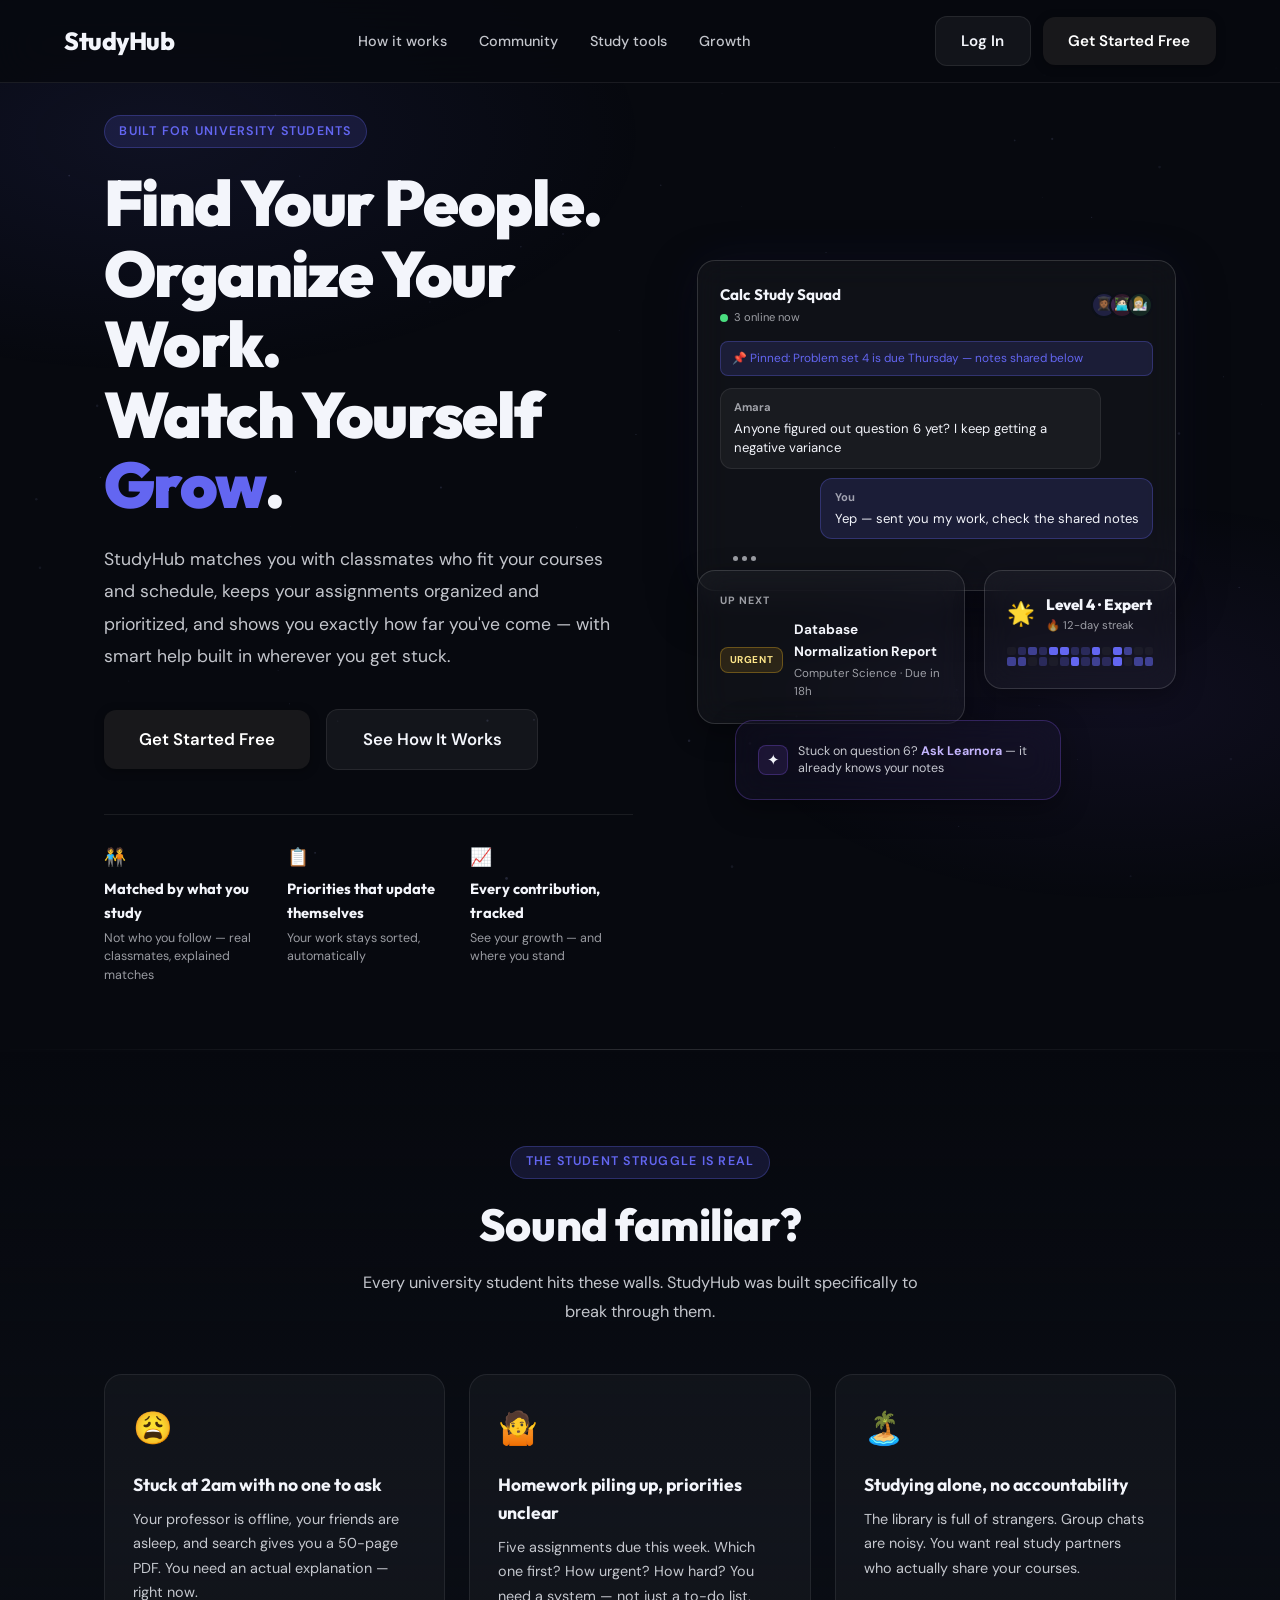
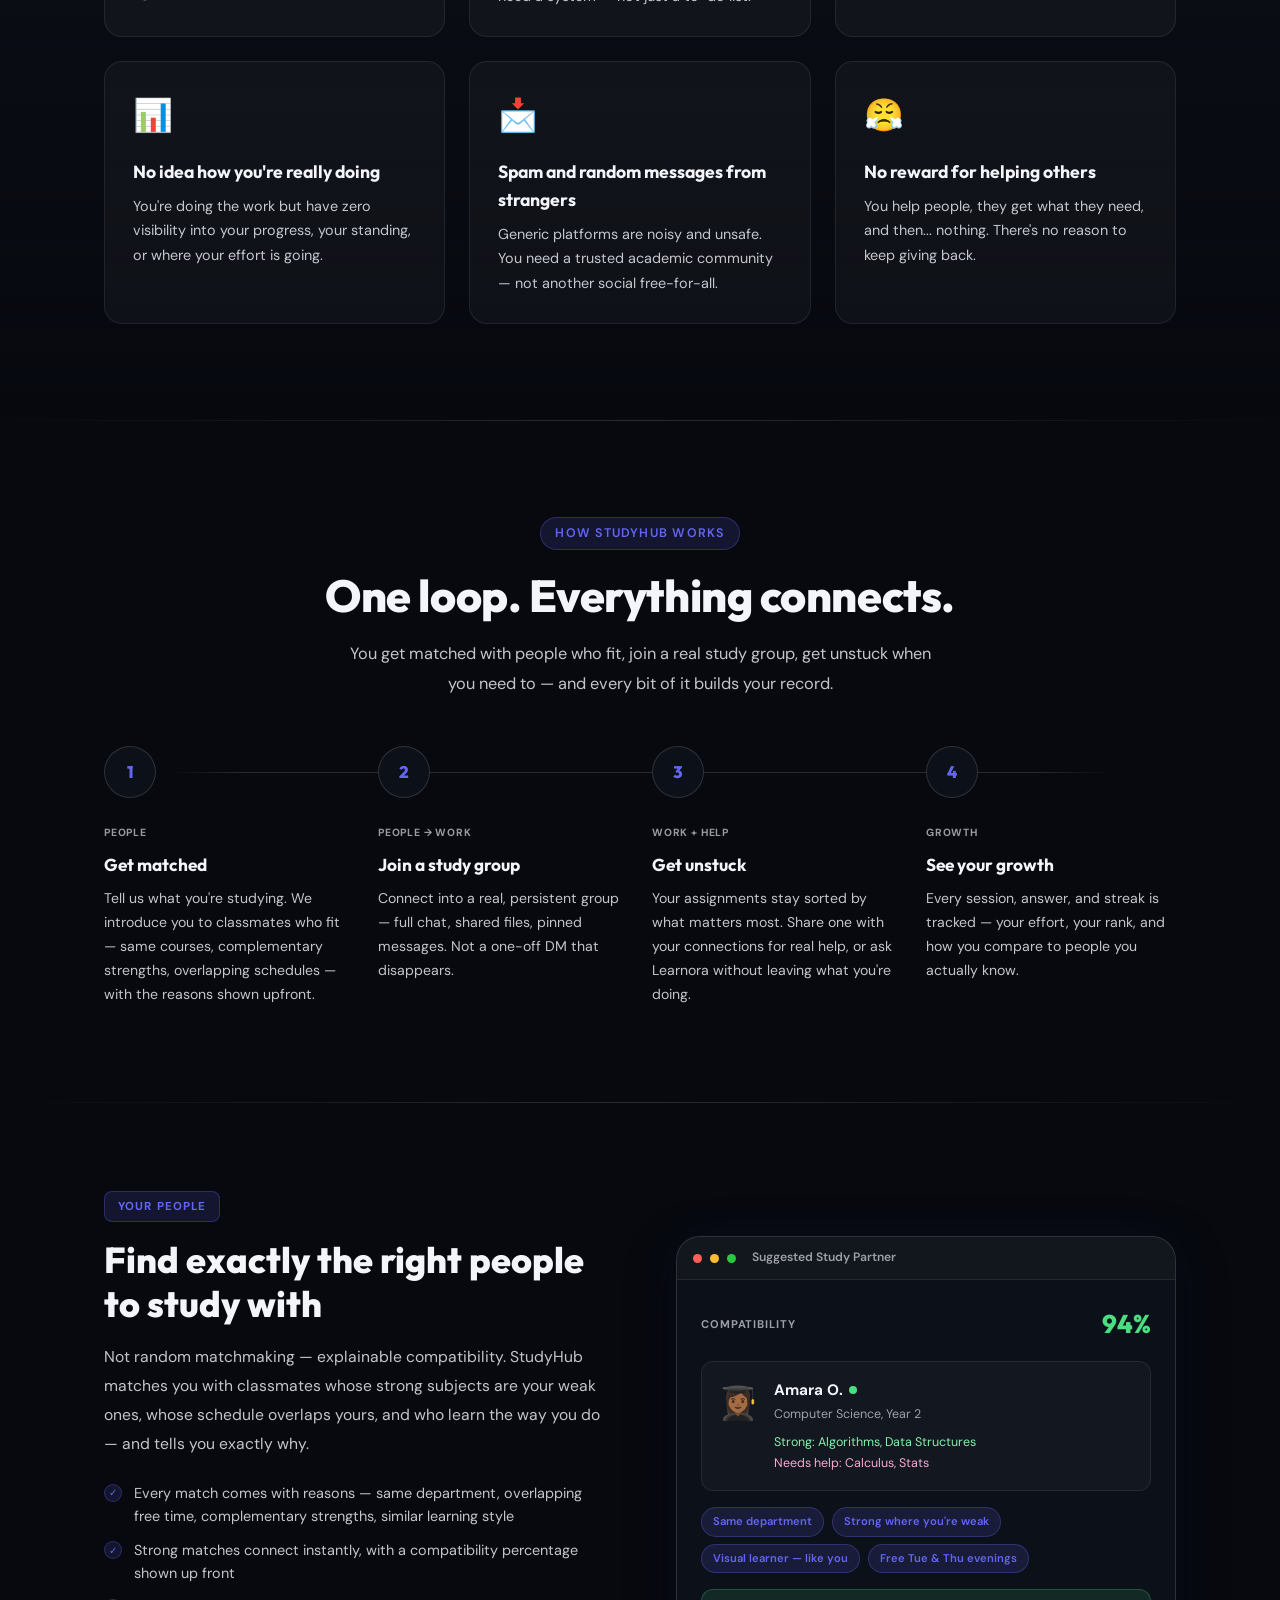
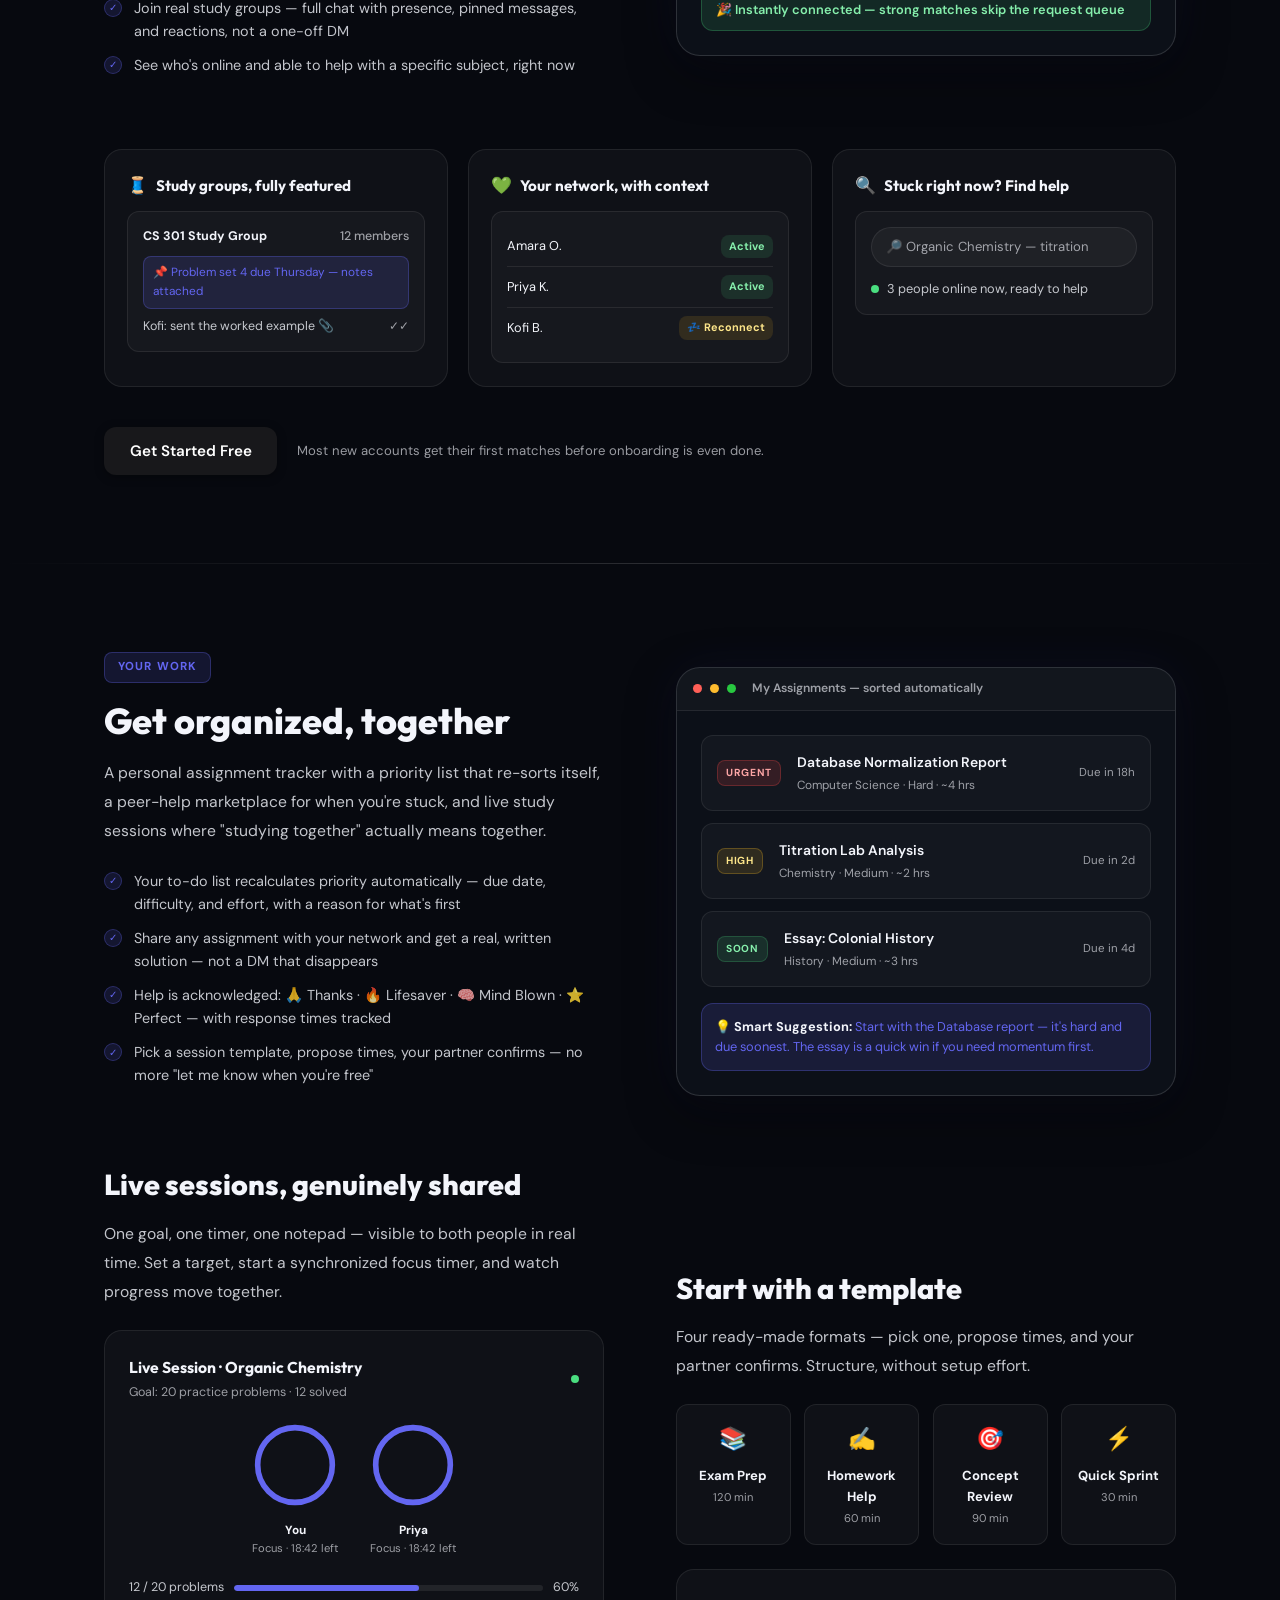
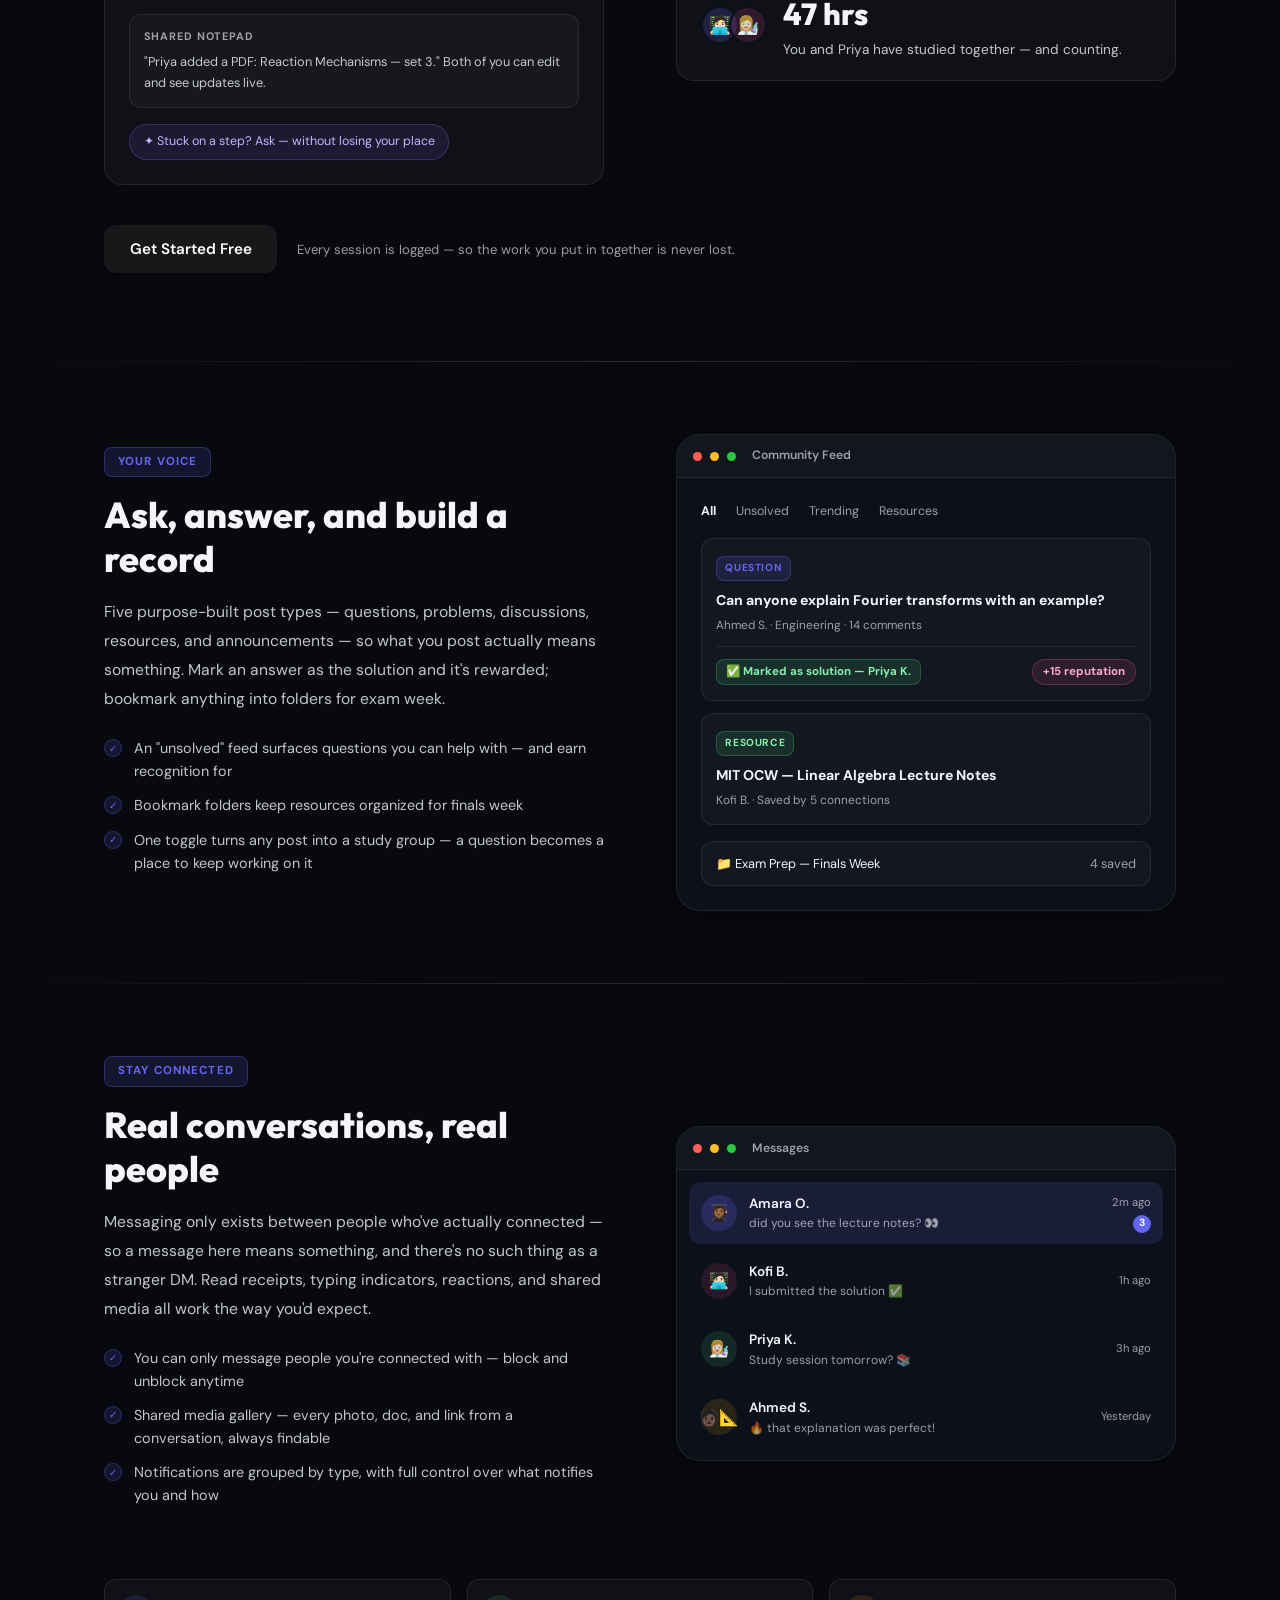
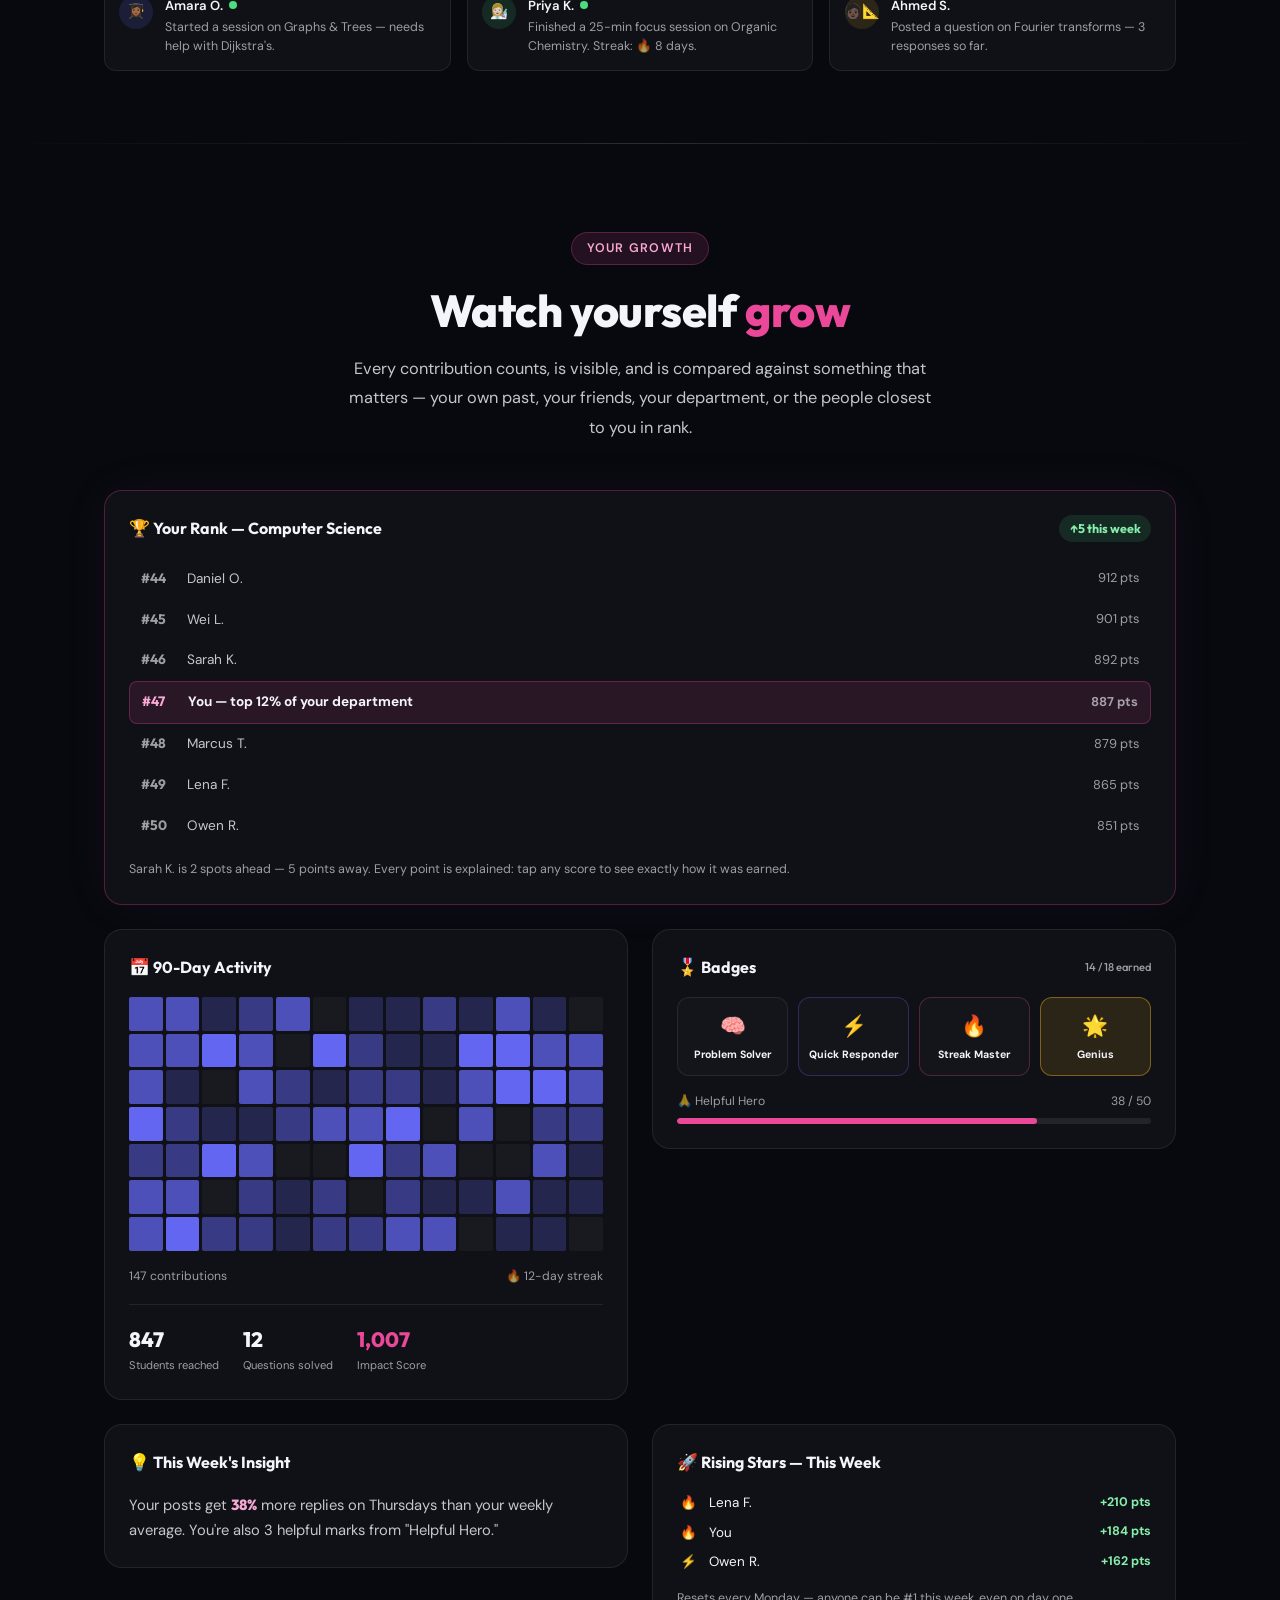
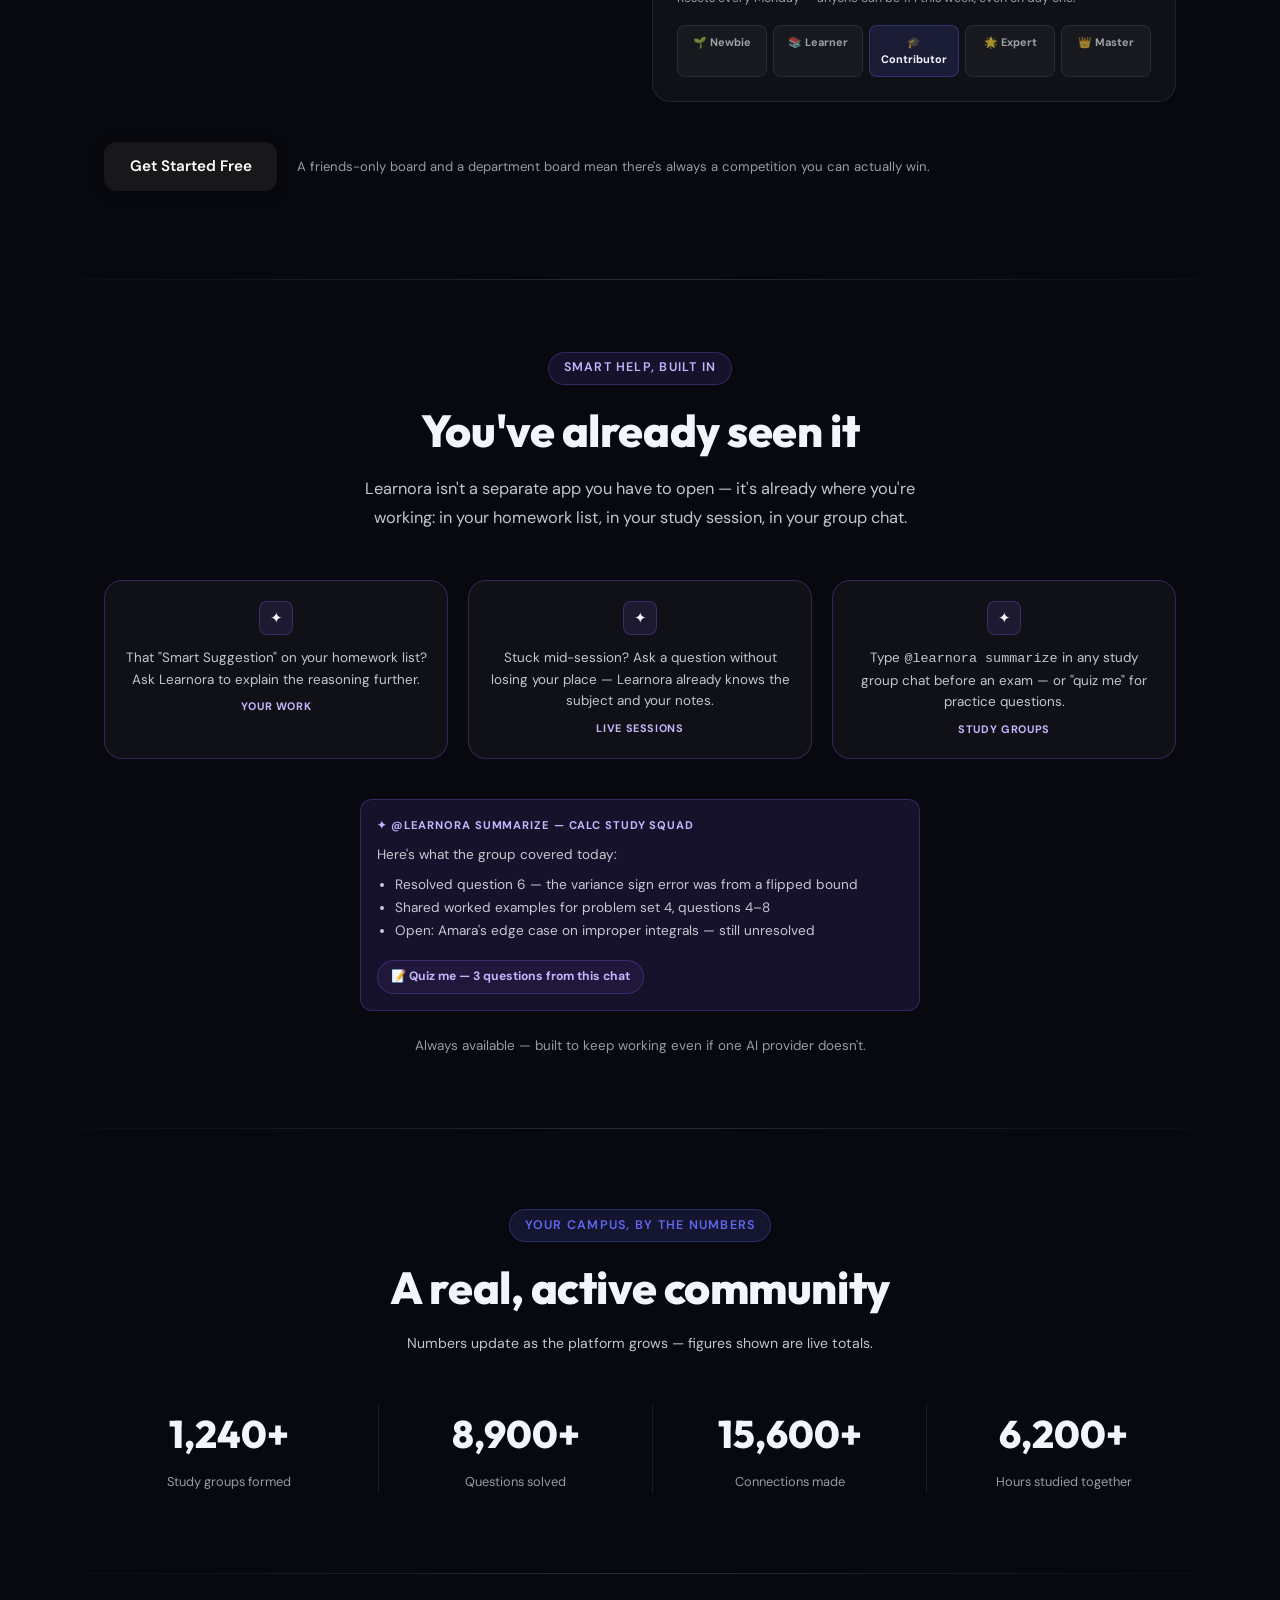
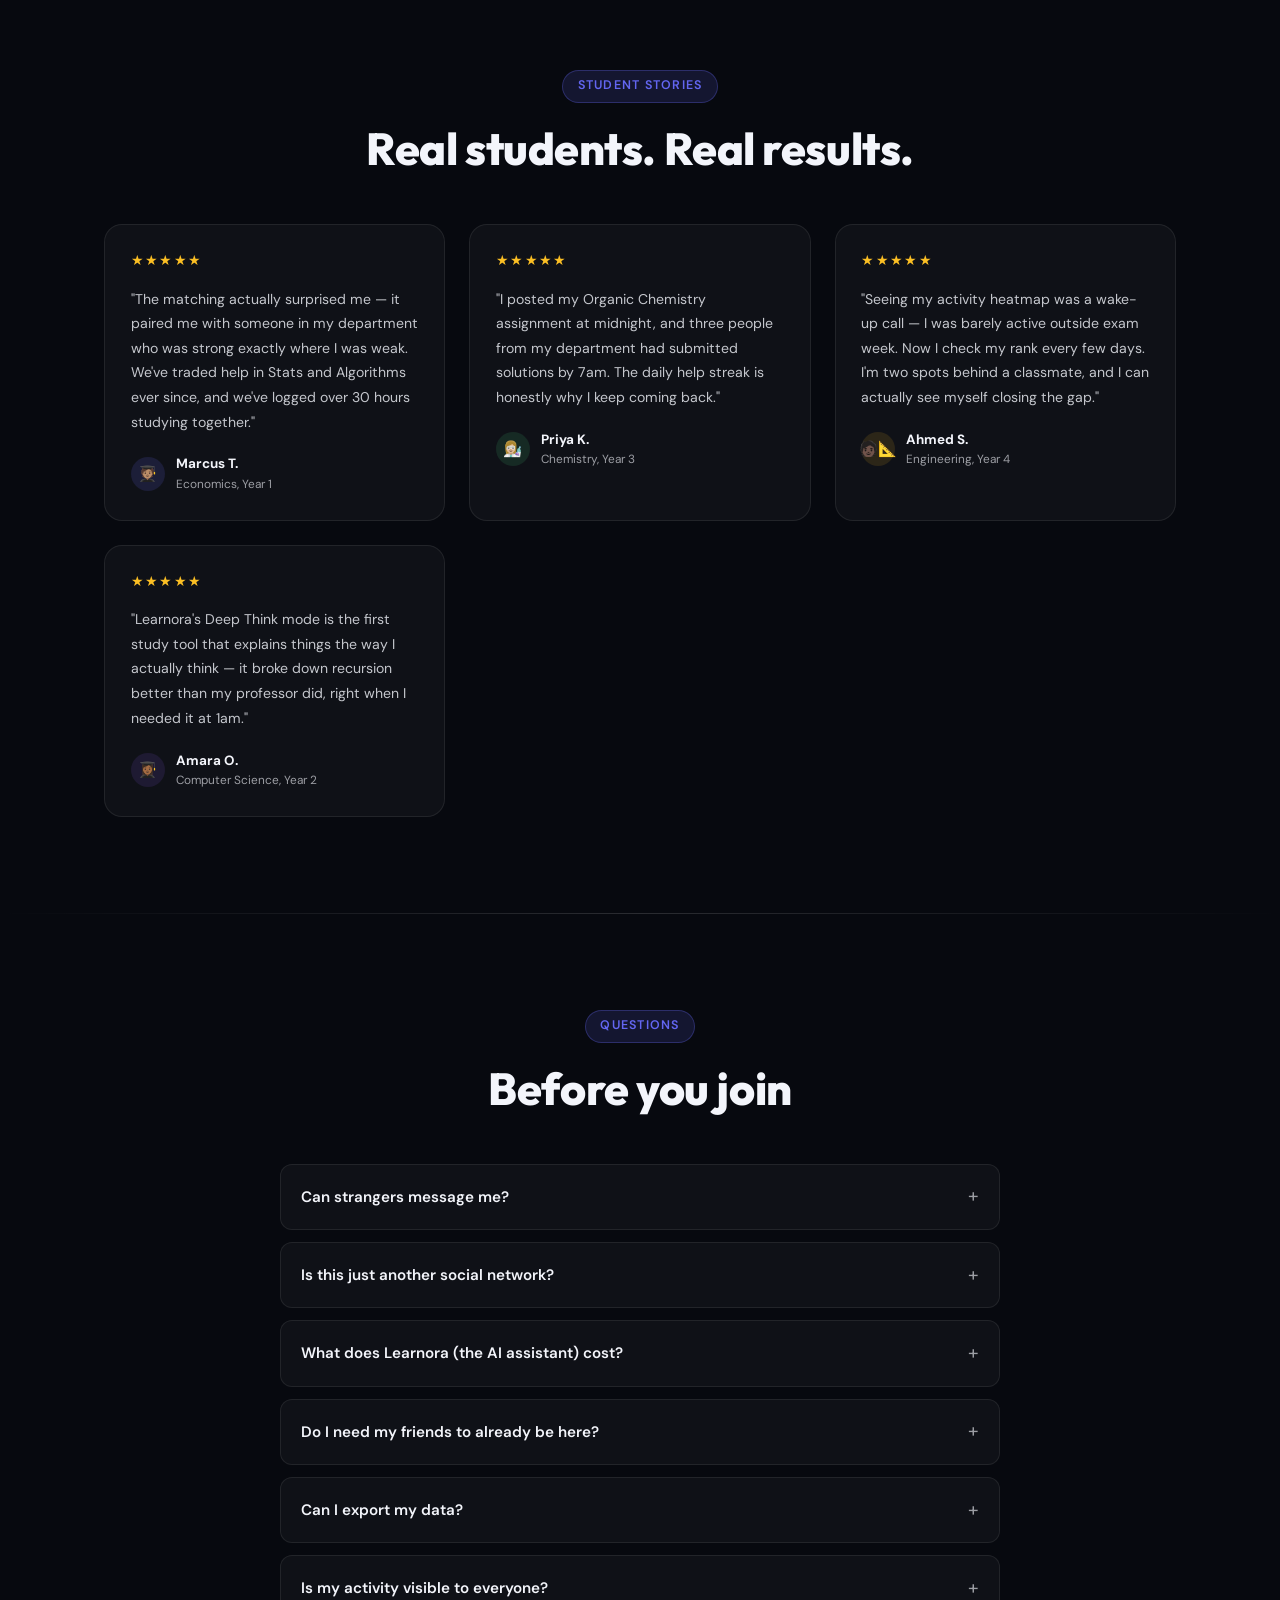
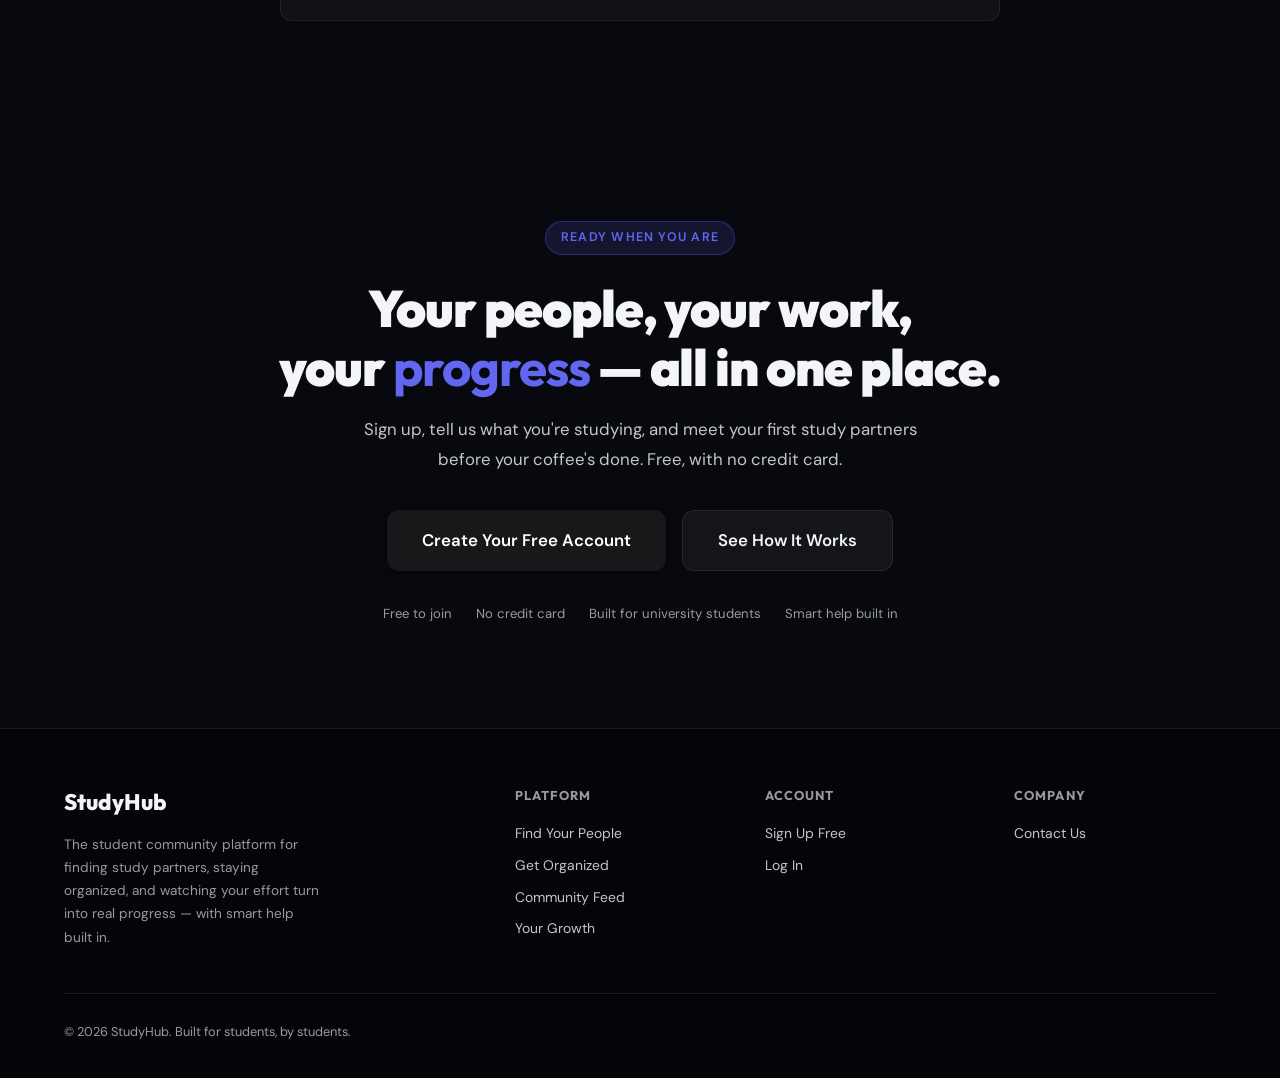
==== templates/index.html @ 9c3b4864 "refined color gradients" ====
<!DOCTYPE html>
<html lang="en">
<head>
  <meta charset="UTF-8" />
  <meta name="viewport" content="width=device-width, initial-scale=1.0" />
  <title>StudyHub — Find Your People. Organize Your Work. Watch Yourself Grow.</title>
  <meta name="description" content="StudyHub matches you with the right classmates, keeps your work organized and prioritized, and shows you exactly how far you've come — with smart help built in." />
  <link rel="preconnect" href="https://fonts.googleapis.com" />
  <link rel="preconnect" href="https://fonts.gstatic.com" crossorigin />
  <link href="https://fonts.googleapis.com/css2?family=Outfit:wght@300;400;500;600;700;800;900&family=DM+Sans:ital,opsz,wght@0,9..40,300;0,9..40,400;0,9..40,500;0,9..40,600;1,9..40,400&display=swap" rel="stylesheet" />
  <style>
    *, *::before, *::after { margin: 0; padding: 0; box-sizing: border-box; }

    /* Cool Graphite + Indigo Accent — updated 2026-06-26 */
    :root {
      /* ── surfaces ── */
      --bg: #07090f;
      --bg2: #0c1018;
      --bg3: #11141d;
      --surface: rgba(255,255,255,0.035);
      --surface-hover: rgba(255,255,255,0.065);
      --border: rgba(255,255,255,0.08);
      --border-strong: rgba(255,255,255,0.14);

      /* ── primary: cool graphite (buttons, active/CTA states only) ── */
      --primary: #18181B;
      --primary-dark: #09090B;
      --primary-hover: #27272A;
      --primary-active: #3F3F46;

      /* ── accent: indigo (badges, tags, highlights, progress, brand text) ── */
      --accent: #6366F1;
      --accent-hover: #4F46E5;
      --accent-active: #4338CA;
      --accent-subtle: rgba(99,102,241,0.15);
      --accent-border: rgba(99,102,241,0.3);

      /* ── legacy aliases so existing rules keep working ── */
      --primary-light: var(--accent);
      --primary-soft: var(--accent-subtle);
      --primary-border: var(--accent-border);

      /* ── violet: reserved for AI / Learnora touchpoints only ── */
      --violet: #8b5cf6;
      --violet-light: #c4b5fd;
      --violet-soft: rgba(139,92,246,0.12);
      --violet-border: rgba(139,92,246,0.28);

      /* ── pink: reserved for Growth & Recognition ── */
      --pink: #ec4899;
      --pink-light: #f9a8d4;
      --pink-soft: rgba(236,72,153,0.12);
      --pink-border: rgba(236,72,153,0.28);

      /* ── green: progress / online / positive ── */
      --green: #4ade80;
      --green-light: #86efac;
      --green-soft: rgba(74,222,128,0.12);

      /* ── amber: urgency / achievement ── */
      --amber: #fbbf24;
      --amber-light: #fde68a;
      --amber-soft: rgba(251,191,36,0.12);

      /* ── text ── */
      --text: #f3f5fb;
      --text-soft: rgba(243,245,251,0.80);
      --text-muted: rgba(243,245,251,0.62);

      /* ── shadows: quieter than before, glow reserved for spotlight cards ── */
      --shadow-card: 0 8px 28px rgba(0,0,0,0.35);
      --shadow-card-lg: 0 16px 50px rgba(0,0,0,0.45);
      --shadow-btn: 0 2px 10px rgba(0,0,0,0.35);
      --shadow-btn-hover: 0 6px 18px rgba(0,0,0,0.45);
      --shadow-spotlight: 0 0 50px rgba(99,102,241,0.08);

      /* ── radius scale ── */
      --r-sm: 8px;
      --r-md: 12px;
      --r-lg: 18px;
      --r-xl: 24px;
      --r-pill: 99px;
    }

    html { scroll-behavior: smooth; }

    body {
      font-family: 'DM Sans', sans-serif;
      background: var(--bg);
      color: var(--text);
      overflow-x: hidden;
      line-height: 1.6;
    }

    @media (prefers-reduced-motion: reduce) {
      *, *::before, *::after { animation-duration: 0.01ms !important; animation-iteration-count: 1 !important; transition-duration: 0.01ms !important; scroll-behavior: auto !important; }
    }

    /* ─── AMBIENT BACKDROP ─── */
    #stars { position: fixed; inset: 0; z-index: 0; pointer-events: none; opacity: 0.28; }
    .ambient {
      position: fixed; inset: 0; z-index: 0; pointer-events: none;
      background:
        radial-gradient(ellipse 55% 38% at 12% 15%, rgba(99,102,241,0.09) 0%, transparent 70%),
        radial-gradient(ellipse 45% 32% at 88% 78%, rgba(139,92,246,0.07) 0%, transparent 70%);
    }

    /* ─── SCROLLBAR ─── */
    ::-webkit-scrollbar { width: 6px; }
    ::-webkit-scrollbar-track { background: var(--bg2); }
    ::-webkit-scrollbar-thumb { background: var(--border-strong); border-radius: 99px; }

    /* ─── FOCUS ─── */
    a:focus-visible, button:focus-visible, .accordion-trigger:focus-visible {
      outline: 2px solid var(--primary-light); outline-offset: 2px; border-radius: var(--r-sm);
    }

    /* ─── UTILITY ─── */
    .container { max-width: 1200px; margin: 0 auto; padding: 0 5%; position: relative; z-index: 1; }

    .grad-text {
      color: var(--accent);
    }
    .grad-text-growth {
      color: var(--pink);
    }

    .eyebrow {
      display: inline-flex; align-items: center; gap: 0.5rem;
      font-size: 0.78rem; font-weight: 600; letter-spacing: 0.1em;
      text-transform: uppercase; color: var(--primary-light);
      background: var(--primary-soft); border: 1px solid var(--primary-border);
      padding: 0.35rem 0.9rem; border-radius: var(--r-pill); margin-bottom: 1.25rem;
    }
    .eyebrow.eyebrow-growth { color: var(--pink-light); background: var(--pink-soft); border-color: var(--pink-border); }
    .eyebrow.eyebrow-ai { color: var(--violet-light); background: var(--violet-soft); border-color: var(--violet-border); }

    .section-heading {
      font-family: 'Outfit', sans-serif;
      font-size: clamp(2rem, 4vw, 2.8rem);
      font-weight: 800; line-height: 1.18; letter-spacing: -0.01em;
      margin-bottom: 1rem; color: var(--text);
    }
    .section-sub {
      font-size: 1.02rem; color: var(--text-soft);
      max-width: 600px; line-height: 1.8;
    }

    /* ─── BUTTONS ─── */
    .btn {
      display: inline-flex; align-items: center; gap: 0.5rem;
      padding: 0.75rem 1.6rem; border-radius: var(--r-md);
      font-family: 'DM Sans', sans-serif; font-weight: 600; font-size: 0.95rem;
      cursor: pointer; text-decoration: none; border: none;
      transition: transform 0.2s ease, box-shadow 0.2s ease, background 0.2s ease, filter 0.2s ease;
      white-space: nowrap;
    }
    .btn-primary {
      background: var(--primary); color: #fff;
      box-shadow: var(--shadow-btn);
    }
    .btn-primary:hover { background: var(--primary-hover); transform: translateY(-2px); box-shadow: var(--shadow-btn-hover); }
    .btn-ghost {
      background: rgba(255,255,255,0.05); color: var(--text);
      border: 1px solid var(--border);
    }
    .btn-ghost:hover { background: rgba(255,255,255,0.09); border-color: var(--border-strong); transform: translateY(-2px); }
    .btn-text {
      background: transparent; color: var(--text-soft); border: none;
      padding: 0.75rem 0.25rem; font-weight: 600;
    }
    .btn-text:hover { color: var(--text); }
    .btn-lg { padding: 1rem 2.2rem; font-size: 1.05rem; }
    .btn-sm { padding: 0.45rem 0.95rem; font-size: 0.8rem; border-radius: var(--r-sm); }

    /* ─── NAV ─── */
    nav {
      position: sticky; top: 0; z-index: 200;
      padding: 1rem 5%;
      display: flex; align-items: center; justify-content: space-between;
      background: rgba(7,9,15,0.82); backdrop-filter: blur(20px);
      border-bottom: 1px solid var(--border);
    }
    .nav-logo {
      font-family: 'Outfit', sans-serif; font-weight: 800; font-size: 1.55rem;
      color: var(--text); text-decoration: none; letter-spacing: -0.02em;
    }
    .nav-links { display: flex; align-items: center; gap: 2rem; }
    .nav-links a.nav-link {
      color: var(--text-soft); text-decoration: none; font-size: 0.9rem; font-weight: 500;
      transition: color 0.2s;
    }
    .nav-links a.nav-link:hover { color: var(--text); }
    .nav-actions { display: flex; gap: 0.75rem; align-items: center; }
    .hamburger { display: none; flex-direction: column; gap: 5px; cursor: pointer; padding: 4px; background: none; border: none; }
    .hamburger span { width: 22px; height: 2px; background: var(--text); border-radius: 99px; transition: all 0.3s; display: block; }
    .mobile-nav {
      display: none; position: absolute; top: 100%; left: 0; right: 0;
      background: rgba(7,9,15,0.97); backdrop-filter: blur(20px);
      border-bottom: 1px solid var(--border); padding: 1.25rem 5% 1.5rem;
      flex-direction: column; gap: 1rem;
    }
    .mobile-nav.open { display: flex; }
    .mobile-nav a.nav-link { color: var(--text-soft); text-decoration: none; font-size: 0.95rem; font-weight: 500; }
    .mobile-nav .btn-ghost { width: 100%; justify-content: center; }

    @media (max-width: 860px) {
      .nav-links { display: none; }
      .hamburger { display: flex; }
      .nav-actions .btn-ghost { display: none; }
    }
  </style>
</head>
<body>

<canvas id="stars"></canvas>
<div class="ambient"></div>

<!-- ═══════════════════ NAV ═══════════════════ -->
<nav>
  <a class="nav-logo" href="#">StudyHub</a>
  <div class="nav-links">
    <a href="#how-it-works" class="nav-link">How it works</a>
    <a href="#people" class="nav-link">Community</a>
    <a href="#work" class="nav-link">Study tools</a>
    <a href="#growth" class="nav-link">Growth</a>
  </div>
  <div class="nav-actions">
    <a data-type="login" href="/login" class="btn btn-ghost">Log In</a>
    <a data-type="register" href="/google/start" class="btn btn-primary">Get Started Free</a>
  </div>
  <button class="hamburger" id="hamburger" aria-label="Open menu" aria-expanded="false">
    <span></span><span></span><span></span>
  </button>
  <div class="mobile-nav" id="mobileNav">
    <a href="#how-it-works" class="nav-link">How it works</a>
    <a href="#people" class="nav-link">Community</a>
    <a href="#work" class="nav-link">Study tools</a>
    <a href="#growth" class="nav-link">Growth</a>
    <a data-type="login" href="/login" class="nav-link">Log In</a>
    <a data-type="register" href="/google/start" class="btn btn-primary">Get Started Free</a>
  </div>
</nav>

<style>
  /* ─── SHARED: live indicator (used only for genuinely real-time signals) ─── */
  .live-dot { width: 8px; height: 8px; background: var(--green); border-radius: 50%; display: inline-block; animation: live-pulse 2s infinite; }
  @keyframes live-pulse { 0%,100% { opacity: 1; } 50% { opacity: 0.35; } }

  /* ─── HERO ─── */
  .hero {
    min-height: 90vh; display: flex; align-items: center;
    position: relative; overflow: hidden; padding: 3rem 0 4rem;
  }
  @media (min-width: 901px) {
    .hero { min-height: 80vh; align-items: center; padding-top: 2rem; }
  }
  .hero-inner { display: grid; grid-template-columns: 1.05fr 0.95fr; gap: 4rem; align-items: center; }

  h1 {
    font-family: 'Outfit', sans-serif;
    font-size: clamp(2.5rem, 5.5vw, 4rem);
    font-weight: 900; line-height: 1.1; letter-spacing: -0.025em;
    margin-bottom: 1.4rem; color: var(--text);
  }
  .hero-desc {
    font-size: 1.1rem; color: var(--text-soft); line-height: 1.85;
    margin-bottom: 2.25rem; max-width: 520px;
  }
  .hero-cta { display: flex; gap: 1rem; flex-wrap: wrap; align-items: center; margin-bottom: 2.75rem; }

  .hero-pillars {
    display: grid; grid-template-columns: repeat(3, 1fr); gap: 1.25rem;
    border-top: 1px solid var(--border); padding-top: 1.75rem; max-width: 560px;
  }
  .hero-pillar .hp-icon { font-size: 1.1rem; margin-bottom: 0.4rem; }
  .hero-pillar .hp-title { font-family: 'Outfit', sans-serif; font-size: 0.92rem; font-weight: 700; margin-bottom: 0.25rem; }
  .hero-pillar .hp-desc { font-size: 0.78rem; color: var(--text-muted); line-height: 1.5; }

  /* ─── HERO VISUAL: composite "life dashboard" ─── */
  .hero-visual { position: relative; }
  .hero-card-stack { position: relative; height: 580px; }
  .hcard {
    position: absolute; border-radius: var(--r-lg); padding: 1.35rem;
    background: rgba(255,255,255,0.035); backdrop-filter: blur(16px);
    border: 1px solid var(--border-strong);
    box-shadow: var(--shadow-card);
  }
  .hcard-group { width: 100%; top: 0; left: 0; right: 0; box-shadow: var(--shadow-card-lg), var(--shadow-spotlight); }
  .hcard-hw { width: 56%; top: 310px; left: 0; }
  .hcard-rep { width: 40%; top: 310px; right: 0; }
  .hcard-ai { width: 68%; top: 460px; left: 8%; border-color: var(--violet-border); background: rgba(139,92,246,0.05); }

  @keyframes float-soft { 0%,100% { transform: translateY(0); } 50% { transform: translateY(-4px); } }
  .hcard-hw { animation: float-soft 7s ease-in-out infinite; }
  .hcard-rep { animation: float-soft 8s ease-in-out infinite 0.4s; }

  /* Card A — study group thread */
  .grp-head { display: flex; align-items: center; justify-content: space-between; margin-bottom: 0.85rem; }
  .grp-name { font-family: 'Outfit', sans-serif; font-weight: 700; font-size: 0.95rem; }
  .grp-meta { font-size: 0.7rem; color: var(--text-muted); display: flex; align-items: center; gap: 0.4rem; margin-top: 0.15rem; }
  .grp-avatars { display: flex; }
  .grp-avatars span { width: 26px; height: 26px; border-radius: 50%; display: flex; align-items: center; justify-content: center; font-size: 0.78rem; border: 2px solid var(--bg2); margin-left: -8px; }
  .grp-avatars span:first-child { margin-left: 0; }
  .grp-pin {
    display: flex; gap: 0.5rem; align-items: center; font-size: 0.74rem; color: var(--primary-light);
    background: var(--primary-soft); border: 1px solid var(--primary-border);
    border-radius: var(--r-sm); padding: 0.45rem 0.7rem; margin-bottom: 0.75rem;
  }
  .grp-chat { display: flex; flex-direction: column; gap: 0.6rem; }
  .grp-bubble { padding: 0.6rem 0.85rem; border-radius: var(--r-md); font-size: 0.82rem; line-height: 1.5; background: rgba(255,255,255,0.045); border: 1px solid var(--border); max-width: 88%; }
  .grp-bubble.me { margin-left: auto; background: var(--primary-soft); border-color: var(--primary-border); }
  .grp-bubble .gb-name { font-size: 0.7rem; font-weight: 700; color: var(--text-muted); margin-bottom: 0.2rem; }
  .grp-typing { display: flex; gap: 4px; padding: 0.45rem 0.85rem; align-items: center; }
  .grp-typing span { width: 5px; height: 5px; background: var(--text-muted); border-radius: 50%; animation: typing-bounce 1.2s infinite; }
  .grp-typing span:nth-child(2) { animation-delay: 0.2s; }
  .grp-typing span:nth-child(3) { animation-delay: 0.4s; }
  @keyframes typing-bounce { 0%,100% { transform: translateY(0); opacity: 0.4; } 50% { transform: translateY(-3px); opacity: 1; } }

  /* Card B — homework priority */
  .pri-label { font-size: 0.66rem; font-weight: 700; color: var(--text-muted); text-transform: uppercase; letter-spacing: 0.08em; margin-bottom: 0.6rem; }
  .pri-row { display: flex; align-items: center; gap: 0.7rem; }
  .pri-badge { font-size: 0.62rem; font-weight: 700; text-transform: uppercase; letter-spacing: 0.06em; padding: 0.25rem 0.55rem; border-radius: var(--r-sm); background: var(--amber-soft); color: var(--amber-light); border: 1px solid rgba(251,191,36,0.3); flex-shrink: 0; }
  .pri-name { font-size: 0.85rem; font-weight: 700; }
  .pri-sub { font-size: 0.72rem; color: var(--text-muted); margin-top: 0.15rem; }

  /* Card C — reputation / streak / heatmap sliver */
  .rep-row { display: flex; align-items: center; gap: 0.7rem; margin-bottom: 0.75rem; }
  .rep-level { font-family: 'Outfit', sans-serif; font-size: 0.95rem; font-weight: 800; }
  .rep-sub { font-size: 0.7rem; color: var(--text-muted); }
  .mini-heat { display: grid; grid-template-columns: repeat(14, 1fr); gap: 2px; }
  .mini-heat span { aspect-ratio: 1; border-radius: 2px; background: var(--surface); }
  .mini-heat span.l1 { background: rgba(99,102,241,0.28); }
  .mini-heat span.l2 { background: rgba(99,102,241,0.55); }
  .mini-heat span.l3 { background: var(--accent); }

  /* Card D — AI bubble (violet, smallest, last) */
  .ai-row { display: flex; align-items: center; gap: 0.6rem; }
  .ai-dot { width: 30px; height: 30px; border-radius: var(--r-sm); background: var(--violet-soft); border: 1px solid var(--violet-border); display: flex; align-items: center; justify-content: center; font-size: 0.95rem; flex-shrink: 0; }
  .ai-text { font-size: 0.78rem; color: var(--text-soft); line-height: 1.4; }
  .ai-text strong { color: var(--violet-light); }

  /* Mobile simplified hero card (shown only under 900px) */
  .hero-mobile-card { display: none; margin-top: 2rem; }

  @media (max-width: 900px) {
    .hero-inner { grid-template-columns: 1fr; gap: 0; text-align: left; }
    .hero-visual { display: none; }
    .hero-mobile-card { display: block; }
  }
  @media (max-width: 600px) {
    .hero-cta { flex-direction: column; align-items: stretch; }
    .hero-cta .btn { width: 100%; justify-content: center; }
    .hero-pillars { grid-template-columns: 1fr; gap: 1rem; }
  }
</style>

<!-- ═══════════════════ HERO ═══════════════════ -->
<section class="hero">
  <div class="container">
    <div class="hero-inner">
      <div class="hero-text">
        <div class="eyebrow">Built for university students</div>
        <h1>
          Find Your People.<br>
          Organize Your Work.<br>
          Watch Yourself <span class="grad-text">Grow</span>.
        </h1>
        <p class="hero-desc">
          StudyHub matches you with classmates who fit your courses and schedule, keeps your assignments organized and prioritized, and shows you exactly how far you've come — with smart help built in wherever you get stuck.
        </p>
        <div class="hero-cta">
          <a data-type="register" href="/google/start" class="btn btn-primary btn-lg">
            Get Started Free
          </a>
          <a href="#how-it-works" class="btn btn-ghost btn-lg">
            See How It Works
          </a>
        </div>
        <div class="hero-pillars">
          <div class="hero-pillar">
            <div class="hp-icon">🧑‍🤝‍🧑</div>
            <div class="hp-title">Matched by what you study</div>
            <div class="hp-desc">Not who you follow — real classmates, explained matches</div>
          </div>
          <div class="hero-pillar">
            <div class="hp-icon">📋</div>
            <div class="hp-title">Priorities that update themselves</div>
            <div class="hp-desc">Your work stays sorted, automatically</div>
          </div>
          <div class="hero-pillar">
            <div class="hp-icon">📈</div>
            <div class="hp-title">Every contribution, tracked</div>
            <div class="hp-desc">See your growth — and where you stand</div>
          </div>
        </div>
      </div>

      <!-- Hero Visual: composite "life dashboard" -->
      <div class="hero-visual">
        <div class="hero-card-stack">
          <!-- Card A: study group thread (largest) -->
          <div class="hcard hcard-group">
            <div class="grp-head">
              <div>
                <div class="grp-name">Calc Study Squad</div>
                <div class="grp-meta"><span class="live-dot"></span> 3 online now</div>
              </div>
              <div class="grp-avatars">
                <span style="background:rgba(99,102,241,0.2);">👩🏾‍🎓</span>
                <span style="background:rgba(236,72,153,0.15);">🧑🏻‍💻</span>
                <span style="background:rgba(74,222,128,0.12);">👩🏼‍🔬</span>
              </div>
            </div>
            <div class="grp-pin">📌 Pinned: Problem set 4 is due Thursday — notes shared below</div>
            <div class="grp-chat">
              <div class="grp-bubble">
                <div class="gb-name">Amara</div>
                Anyone figured out question 6 yet? I keep getting a negative variance
              </div>
              <div class="grp-bubble me">
                <div class="gb-name">You</div>
                Yep — sent you my work, check the shared notes
              </div>
              <div class="grp-typing"><span></span><span></span><span></span></div>
            </div>
          </div>

          <!-- Card B: homework priority -->
          <div class="hcard hcard-hw">
            <div class="pri-label">Up next</div>
            <div class="pri-row">
              <span class="pri-badge">Urgent</span>
              <div>
                <div class="pri-name">Database Normalization Report</div>
                <div class="pri-sub">Computer Science · Due in 18h</div>
              </div>
            </div>
          </div>

          <!-- Card C: reputation / streak -->
          <div class="hcard hcard-rep">
            <div class="rep-row">
              <span style="font-size:1.4rem;">🌟</span>
              <div>
                <div class="rep-level">Level 4 · Expert</div>
                <div class="rep-sub">🔥 12-day streak</div>
              </div>
            </div>
            <div class="mini-heat" id="miniHeat"></div>
          </div>

          <!-- Card D: AI bubble (violet, smallest, last) -->
          <div class="hcard hcard-ai">
            <div class="ai-row">
              <div class="ai-dot">✦</div>
              <div class="ai-text">Stuck on question 6? <strong>Ask Learnora</strong> — it already knows your notes</div>
            </div>
          </div>
        </div>
      </div>

      <!-- Mobile simplified hero card -->
      <div class="hero-mobile-card">
        <div class="hcard" style="position: static; width: 100%;">
          <div class="pri-label">Up next</div>
          <div class="pri-row">
            <span class="pri-badge">Urgent</span>
            <div>
              <div class="pri-name">Database Normalization Report</div>
              <div class="pri-sub">Computer Science · Due in 18h</div>
            </div>
          </div>
          <div style="margin-top:0.85rem; padding-top:0.85rem; border-top:1px solid var(--border); display:flex; align-items:center; gap:0.6rem;">
            <span class="live-dot"></span>
            <span style="font-size:0.78rem; color:var(--text-soft);">3 classmates online in Calc Study Squad</span>
          </div>
        </div>
      </div>
    </div>
  </div>
</section>

<style>
  /* ─── SCROLL REVEAL ─── */
  .reveal { opacity: 0; transform: translateY(24px); transition: opacity 0.6s ease, transform 0.6s ease; }
  .reveal.visible { opacity: 1; transform: translateY(0); }
  .reveal-delay-1 { transition-delay: 0.08s; }
  .reveal-delay-2 { transition-delay: 0.16s; }
  .reveal-delay-3 { transition-delay: 0.24s; }

  /* ─── DIVIDER ─── */
  .divider { height: 1px; background: linear-gradient(90deg, transparent, var(--border-strong), transparent); }

  /* ─── SECTION BASE ─── */
  section { position: relative; z-index: 1; }
  .section-pad { padding: 6rem 0; }
  .section-pad-sm { padding: 5rem 0; }
  .section-center { text-align: center; max-width: 720px; margin: 0 auto 3rem; }
  .section-center .section-sub { margin: 0.9rem auto 0; }
  @media (max-width: 768px) { .section-pad { padding: 4rem 0; } .section-pad-sm { padding: 3.25rem 0; } }

  /* ─── PROBLEM SECTION ─── */
  .problem-bg { background: linear-gradient(180deg, transparent 0%, rgba(12,16,24,0.6) 50%, transparent 100%); }
  .problem-grid {
    display: grid; grid-template-columns: repeat(auto-fit, minmax(260px, 1fr));
    gap: 1.5rem; margin-top: 3rem;
  }
  .problem-card {
    background: var(--surface); border: 1px solid var(--border);
    border-radius: var(--r-lg); padding: 1.75rem;
    transition: background 0.25s, border-color 0.25s, transform 0.25s;
  }
  .problem-card:hover { background: var(--surface-hover); border-color: var(--border-strong); transform: translateY(-4px); }
  .problem-icon { font-size: 2rem; margin-bottom: 1rem; display: block; }
  .problem-card h3 { font-family: 'Outfit', sans-serif; font-size: 1.1rem; font-weight: 700; margin-bottom: 0.5rem; }
  .problem-card p { font-size: 0.9rem; color: var(--text-soft); line-height: 1.7; }

  /* ─── HOW IT WORKS ─── */
  .works-track {
    display: grid; grid-template-columns: repeat(4, 1fr); gap: 1.5rem;
    margin-top: 3rem; position: relative;
  }
  .works-line {
    position: absolute; top: 26px; left: 6%; right: 6%; height: 1px;
    background: linear-gradient(90deg, transparent, var(--border-strong) 8%, var(--border-strong) 92%, transparent);
    z-index: 0;
  }
  .works-step { position: relative; z-index: 1; }
  .works-num {
    width: 52px; height: 52px; border-radius: 50%;
    background: var(--bg2); border: 1px solid var(--border-strong);
    display: flex; align-items: center; justify-content: center;
    font-family: 'Outfit', sans-serif; font-weight: 800; font-size: 1.05rem; color: var(--primary-light);
    margin-bottom: 1.25rem;
  }
  .works-step h3 { font-family: 'Outfit', sans-serif; font-size: 1.08rem; font-weight: 700; margin-bottom: 0.5rem; }
  .works-step p { font-size: 0.88rem; color: var(--text-soft); line-height: 1.7; }
  .works-step .works-tag {
    display: inline-block; font-size: 0.65rem; font-weight: 700; letter-spacing: 0.08em; text-transform: uppercase;
    color: var(--text-muted); margin-bottom: 0.6rem;
  }

  @media (max-width: 900px) {
    .works-track { grid-template-columns: 1fr; gap: 2.25rem; }
    .works-line { left: 26px; right: auto; top: 0; bottom: 0; width: 1px; height: auto;
      background: linear-gradient(180deg, transparent, var(--border-strong) 8%, var(--border-strong) 92%, transparent); }
  }
</style>

<div class="divider"></div>

<!-- ═══════════════════ PROBLEM ═══════════════════ -->
<section class="section-pad problem-bg" id="problem">
  <div class="container">
    <div class="section-center reveal">
      <div class="eyebrow">The student struggle is real</div>
      <h2 class="section-heading">Sound familiar?</h2>
      <p class="section-sub">Every university student hits these walls. StudyHub was built specifically to break through them.</p>
    </div>
    <div class="problem-grid">
      <div class="problem-card reveal reveal-delay-1">
        <span class="problem-icon">😩</span>
        <h3>Stuck at 2am with no one to ask</h3>
        <p>Your professor is offline, your friends are asleep, and search gives you a 50-page PDF. You need an actual explanation — right now.</p>
      </div>
      <div class="problem-card reveal reveal-delay-2">
        <span class="problem-icon">🤷</span>
        <h3>Homework piling up, priorities unclear</h3>
        <p>Five assignments due this week. Which one first? How urgent? How hard? You need a system — not just a to-do list.</p>
      </div>
      <div class="problem-card reveal reveal-delay-3">
        <span class="problem-icon">🏝️</span>
        <h3>Studying alone, no accountability</h3>
        <p>The library is full of strangers. Group chats are noisy. You want real study partners who actually share your courses.</p>
      </div>
      <div class="problem-card reveal reveal-delay-1">
        <span class="problem-icon">📊</span>
        <h3>No idea how you're really doing</h3>
        <p>You're doing the work but have zero visibility into your progress, your standing, or where your effort is going.</p>
      </div>
      <div class="problem-card reveal reveal-delay-2">
        <span class="problem-icon">📩</span>
        <h3>Spam and random messages from strangers</h3>
        <p>Generic platforms are noisy and unsafe. You need a trusted academic community — not another social free-for-all.</p>
      </div>
      <div class="problem-card reveal reveal-delay-3">
        <span class="problem-icon">😤</span>
        <h3>No reward for helping others</h3>
        <p>You help people, they get what they need, and then... nothing. There's no reason to keep giving back.</p>
      </div>
    </div>
  </div>
</section>

<div class="divider"></div>

<!-- ═══════════════════ HOW STUDYHUB WORKS ═══════════════════ -->
<section class="section-pad" id="how-it-works">
  <div class="container">
    <div class="section-center reveal">
      <div class="eyebrow">How StudyHub works</div>
      <h2 class="section-heading">One loop. Everything connects.</h2>
      <p class="section-sub">You get matched with people who fit, join a real study group, get unstuck when you need to — and every bit of it builds your record.</p>
    </div>
    <div class="works-track">
      <div class="works-line"></div>
      <div class="works-step reveal reveal-delay-1">
        <div class="works-num">1</div>
        <div class="works-tag">People</div>
        <h3>Get matched</h3>
        <p>Tell us what you're studying. We introduce you to classmates who fit — same courses, complementary strengths, overlapping schedules — with the reasons shown upfront.</p>
      </div>
      <div class="works-step reveal reveal-delay-2">
        <div class="works-num">2</div>
        <div class="works-tag">People → Work</div>
        <h3>Join a study group</h3>
        <p>Connect into a real, persistent group — full chat, shared files, pinned messages. Not a one-off DM that disappears.</p>
      </div>
      <div class="works-step reveal reveal-delay-3">
        <div class="works-num">3</div>
        <div class="works-tag">Work + Help</div>
        <h3>Get unstuck</h3>
        <p>Your assignments stay sorted by what matters most. Share one with your connections for real help, or ask Learnora without leaving what you're doing.</p>
      </div>
      <div class="works-step reveal reveal-delay-1">
        <div class="works-num">4</div>
        <div class="works-tag">Growth</div>
        <h3>See your growth</h3>
        <p>Every session, answer, and streak is tracked — your effort, your rank, and how you compare to people you actually know.</p>
      </div>
    </div>
  </div>
</section>

<style>
  /* ─── FEATURE GROUP SHARED ─── */
  .feature-group { padding: 5.5rem 0; }
  .feature-group.secondary { padding: 4.5rem 0; }
  .feature-split { display: grid; grid-template-columns: 1fr 1fr; gap: 4.5rem; align-items: center; }
  .feature-split.reverse { direction: rtl; }
  .feature-split.reverse > * { direction: ltr; }
  @media (max-width: 900px) {
    .feature-split, .feature-split.reverse { grid-template-columns: 1fr; direction: ltr; gap: 2.5rem; }
  }

  .feature-tag {
    display: inline-block; font-size: 0.72rem; font-weight: 700; letter-spacing: 0.1em;
    text-transform: uppercase; padding: 0.32rem 0.8rem; border-radius: var(--r-sm); margin-bottom: 1rem;
    background: var(--primary-soft); color: var(--primary-light); border: 1px solid var(--primary-border);
  }
  .feature-tag.tag-growth { background: var(--pink-soft); color: var(--pink-light); border-color: var(--pink-border); }
  .feature-tag.tag-ai { background: var(--violet-soft); color: var(--violet-light); border-color: var(--violet-border); }

  .feature-title {
    font-family: 'Outfit', sans-serif; font-size: clamp(1.7rem, 3vw, 2.25rem);
    font-weight: 800; line-height: 1.22; margin-bottom: 1rem; color: var(--text);
  }
  .feature-desc { font-size: 0.98rem; color: var(--text-soft); line-height: 1.85; margin-bottom: 1.5rem; }
  .feature-bullets { display: flex; flex-direction: column; gap: 0.7rem; margin-bottom: 1.5rem; }
  .feature-bullet { display: flex; gap: 0.75rem; align-items: flex-start; font-size: 0.9rem; color: var(--text-soft); line-height: 1.6; }
  .feature-bullet .bicon {
    width: 18px; height: 18px; background: var(--primary-soft); border: 1px solid var(--primary-border);
    border-radius: 50%; display: flex; align-items: center; justify-content: center;
    font-size: 0.6rem; color: var(--primary-light); flex-shrink: 0; margin-top: 2px;
  }
  .feature-bullet.mobile-hide { display: flex; }
  @media (max-width: 600px) {
    .feature-bullet.mobile-hide { display: none; }
  }

  /* ─── MOCKUP CARD ─── */
  .mockup-wrap {
    position: relative; border-radius: var(--r-xl); overflow: hidden;
    background: var(--bg2); border: 1px solid var(--border);
    box-shadow: var(--shadow-card);
  }
  .mockup-wrap.spotlight { box-shadow: var(--shadow-card-lg), var(--shadow-spotlight); border-color: var(--border-strong); }
  .mockup-header {
    background: rgba(255,255,255,0.025); border-bottom: 1px solid var(--border);
    padding: 0.7rem 1rem; display: flex; align-items: center; gap: 0.5rem;
  }
  .dot-red { width: 9px; height: 9px; border-radius: 50%; background: #ff5f57; }
  .dot-yellow { width: 9px; height: 9px; border-radius: 50%; background: #febc2e; }
  .dot-green { width: 9px; height: 9px; border-radius: 50%; background: #28c840; }
  .mockup-label { font-size: 0.76rem; color: var(--text-muted); margin-left: 0.5rem; font-weight: 600; }
  .mockup-body { padding: 1.5rem; }

  /* ─── REASON CHIP ─── */
  .reason-chips { display: flex; flex-wrap: wrap; gap: 0.45rem; }
  .reason-chip {
    font-size: 0.7rem; font-weight: 600; padding: 0.3rem 0.7rem; border-radius: var(--r-pill);
    background: var(--primary-soft); border: 1px solid var(--primary-border); color: var(--primary-light);
  }

  /* ─── SUPPORTING ROW (cards under a spotlight feature-split) ─── */
  .support-row {
    display: grid; grid-template-columns: repeat(3, 1fr); gap: 1.25rem; margin-top: 3rem;
  }
  .support-card {
    background: var(--surface); border: 1px solid var(--border); border-radius: var(--r-lg);
    padding: 1.4rem; transition: border-color 0.25s, transform 0.25s;
  }
  .support-card:hover { border-color: var(--border-strong); transform: translateY(-3px); }
  .support-card h4 { font-family: 'Outfit', sans-serif; font-size: 0.95rem; font-weight: 700; margin-bottom: 0.6rem; display: flex; align-items: center; gap: 0.5rem; }
  .support-card .sc-icon { font-size: 1.05rem; }
  .support-card p { font-size: 0.84rem; color: var(--text-soft); line-height: 1.6; }
  @media (max-width: 900px) { .support-row { grid-template-columns: 1fr; } }

  .group-cta { margin-top: 2.5rem; display: flex; align-items: center; gap: 1.25rem; flex-wrap: wrap; }
  .group-cta-note { font-size: 0.82rem; color: var(--text-muted); }

  /* ─── MATCH CARD (Group A) ─── */
  .match-head { display: flex; align-items: center; justify-content: space-between; margin-bottom: 1rem; }
  .match-pct { font-family: 'Outfit', sans-serif; font-size: 1.6rem; font-weight: 800; color: var(--green); }
  .match-pct-label { font-size: 0.7rem; color: var(--text-muted); text-transform: uppercase; letter-spacing: 0.08em; font-weight: 700; }
  .match-profile { display: flex; gap: 1rem; align-items: flex-start; background: rgba(255,255,255,0.03); border: 1px solid var(--border); border-radius: var(--r-md); padding: 1rem; margin-bottom: 1rem; }
  .match-profile .mp-avatar { font-size: 2rem; flex-shrink: 0; }
  .match-profile .mp-name { font-weight: 700; font-size: 0.95rem; display: flex; align-items: center; gap: 0.4rem; }
  .match-profile .mp-meta { font-size: 0.78rem; color: var(--text-muted); margin: 0.15rem 0 0.5rem; }
  .match-profile .mp-strong { font-size: 0.78rem; color: var(--green-light); }
  .match-profile .mp-need { font-size: 0.78rem; color: var(--pink-light); margin-top: 0.1rem; }
  .match-celebrate {
    display: flex; align-items: center; gap: 0.5rem; font-size: 0.8rem; font-weight: 600; color: var(--green-light);
    background: var(--green-soft); border: 1px solid rgba(74,222,128,0.25); border-radius: var(--r-md);
    padding: 0.6rem 0.9rem; margin-top: 1rem;
  }

  /* ─── MINI MOCKUPS (group/connections/find-help) ─── */
  .mini-mock { background: rgba(255,255,255,0.03); border: 1px solid var(--border); border-radius: var(--r-md); padding: 0.9rem; }
  .mini-mock-head { display: flex; align-items: center; justify-content: space-between; font-size: 0.78rem; font-weight: 700; margin-bottom: 0.6rem; }
  .health-row { display: flex; align-items: center; justify-content: space-between; padding: 0.5rem 0; border-bottom: 1px solid var(--border); font-size: 0.8rem; }
  .health-row:last-child { border-bottom: none; }
  .health-tag { font-size: 0.68rem; font-weight: 700; padding: 0.2rem 0.5rem; border-radius: var(--r-sm); }
  .health-tag.good { background: var(--green-soft); color: var(--green-light); }
  .health-tag.fading { background: var(--amber-soft); color: var(--amber-light); }
  .find-help-input { display: flex; align-items: center; gap: 0.5rem; background: rgba(255,255,255,0.04); border: 1px solid var(--border); border-radius: var(--r-pill); padding: 0.55rem 0.9rem; font-size: 0.82rem; color: var(--text-muted); margin-bottom: 0.75rem; }
  .find-help-result { display: flex; align-items: center; gap: 0.5rem; font-size: 0.8rem; color: var(--text-soft); }
</style>

<div class="divider"></div>

<!-- ═══════════════════ GROUP A — FIND YOUR PEOPLE (spotlight) ═══════════════════ -->
<section class="feature-group" id="people">
  <div class="container">
    <div class="feature-split">
      <div class="reveal">
        <span class="feature-tag">Your People</span>
        <h2 class="feature-title">Find exactly the right people to study with</h2>
        <p class="feature-desc">Not random matchmaking — explainable compatibility. StudyHub matches you with classmates whose strong subjects are your weak ones, whose schedule overlaps yours, and who learn the way you do — and tells you exactly why.</p>
        <div class="feature-bullets">
          <div class="feature-bullet"><div class="bicon">✓</div><span>Every match comes with reasons — same department, overlapping free time, complementary strengths, similar learning style</span></div>
          <div class="feature-bullet"><div class="bicon">✓</div><span>Strong matches connect instantly, with a compatibility percentage shown up front</span></div>
          <div class="feature-bullet mobile-hide"><div class="bicon">✓</div><span>Join real study groups — full chat with presence, pinned messages, and reactions, not a one-off DM</span></div>
          <div class="feature-bullet mobile-hide"><div class="bicon">✓</div><span>See who's online and able to help with a specific subject, right now</span></div>
        </div>
      </div>
      <div class="reveal reveal-delay-1">
        <div class="mockup-wrap spotlight">
          <div class="mockup-header">
            <div class="dot-red"></div><div class="dot-yellow"></div><div class="dot-green"></div>
            <span class="mockup-label">Suggested Study Partner</span>
          </div>
          <div class="mockup-body">
            <div class="match-head">
              <div class="match-pct-label">Compatibility</div>
              <div class="match-pct">94%</div>
            </div>
            <div class="match-profile">
              <span class="mp-avatar">👩🏾‍🎓</span>
              <div>
                <div class="mp-name">Amara O. <span class="live-dot"></span></div>
                <div class="mp-meta">Computer Science, Year 2</div>
                <div class="mp-strong">Strong: Algorithms, Data Structures</div>
                <div class="mp-need">Needs help: Calculus, Stats</div>
              </div>
            </div>
            <div class="reason-chips">
              <span class="reason-chip">Same department</span>
              <span class="reason-chip">Strong where you're weak</span>
              <span class="reason-chip">Visual learner — like you</span>
              <span class="reason-chip">Free Tue &amp; Thu evenings</span>
            </div>
            <div class="match-celebrate">🎉 Instantly connected — strong matches skip the request queue</div>
          </div>
        </div>
      </div>
    </div>

    <div class="support-row">
      <div class="support-card reveal">
        <h4><span class="sc-icon">🧵</span> Study groups, fully featured</h4>
        <div class="mini-mock" style="margin-top:0.75rem;">
          <div class="mini-mock-head"><span>CS 301 Study Group</span><span style="color:var(--text-muted); font-weight:500;">12 members</span></div>
          <div style="font-size:0.74rem; color:var(--primary-light); background:var(--primary-soft); border:1px solid var(--primary-border); border-radius:var(--r-sm); padding:0.4rem 0.6rem; margin-bottom:0.5rem;">📌 Problem set 4 due Thursday — notes attached</div>
          <div style="font-size:0.78rem; color:var(--text-soft); display:flex; justify-content:space-between;"><span>Kofi: sent the worked example 📎</span><span style="color:var(--text-muted);">✓✓</span></div>
        </div>
      </div>
      <div class="support-card reveal reveal-delay-1">
        <h4><span class="sc-icon">💚</span> Your network, with context</h4>
        <div class="mini-mock" style="margin-top:0.75rem;">
          <div class="health-row"><span>Amara O.</span><span class="health-tag good">Active</span></div>
          <div class="health-row"><span>Priya K.</span><span class="health-tag good">Active</span></div>
          <div class="health-row"><span>Kofi B.</span><span class="health-tag fading">💤 Reconnect</span></div>
        </div>
      </div>
      <div class="support-card reveal reveal-delay-2">
        <h4><span class="sc-icon">🔍</span> Stuck right now? Find help</h4>
        <div class="mini-mock" style="margin-top:0.75rem;">
          <div class="find-help-input">🔎 Organic Chemistry — titration</div>
          <div class="find-help-result"><span class="live-dot"></span> 3 people online now, ready to help</div>
        </div>
      </div>
    </div>

    <div class="group-cta reveal">
      <a data-type="register" href="/google/start" class="btn btn-primary">Get Started Free</a>
      <span class="group-cta-note">Most new accounts get their first matches before onboarding is even done.</span>
    </div>
  </div>
</section>

<style>
  /* ─── HOMEWORK MOCKUP (Group B) ─── */
  .hw-list { display: flex; flex-direction: column; gap: 0.75rem; }
  .hw-item { background: rgba(255,255,255,0.03); border: 1px solid var(--border); border-radius: var(--r-md); padding: 0.95rem; display: flex; align-items: center; gap: 1rem; }
  .hw-priority { font-size: 0.64rem; font-weight: 700; padding: 0.25rem 0.5rem; border-radius: var(--r-sm); flex-shrink: 0; text-transform: uppercase; letter-spacing: 0.06em; }
  .hw-priority.urgent { background: rgba(239,68,68,0.15); color: #fca5a5; border: 1px solid rgba(239,68,68,0.28); }
  .hw-priority.high { background: var(--amber-soft); color: var(--amber-light); border: 1px solid rgba(251,191,36,0.25); }
  .hw-priority.med { background: var(--green-soft); color: var(--green-light); border: 1px solid rgba(74,222,128,0.2); }
  .hw-info { flex: 1; }
  .hw-info .hw-name { font-size: 0.87rem; font-weight: 600; }
  .hw-info .hw-sub { font-size: 0.74rem; color: var(--text-muted); margin-top: 0.15rem; }
  .hw-due { font-size: 0.72rem; color: var(--text-muted); flex-shrink: 0; }
  @media (max-width: 480px) {
    .hw-item { flex-wrap: wrap; align-items: flex-start; }
    .hw-item .hw-priority { order: 1; }
    .hw-item .hw-due { order: 2; margin-left: auto; }
    .hw-item .hw-info { order: 3; flex-basis: 100%; }
  }
  .smart-tip {
    margin-top: 1rem; background: var(--primary-soft); border: 1px solid var(--primary-border);
    border-radius: var(--r-md); padding: 0.8rem; font-size: 0.8rem; color: var(--primary-light); line-height: 1.6;
  }
  .smart-tip strong { color: var(--text); }

  /* ─── LIVE SESSION MOCKUP ─── */
  .session-card {
    background: var(--surface); border: 1px solid var(--border); border-radius: var(--r-lg);
    padding: 1.5rem;
  }
  .session-head { display: flex; align-items: center; justify-content: space-between; margin-bottom: 1.25rem; }
  .session-title { font-family: 'Outfit', sans-serif; font-weight: 700; font-size: 0.98rem; }
  .session-goal { font-size: 0.78rem; color: var(--text-muted); margin-top: 0.2rem; }
  .pomodoro-row { display: flex; gap: 2rem; justify-content: center; margin-bottom: 1.25rem; }
  .pomodoro { text-align: center; }
  .pomodoro svg { width: 84px; height: 84px; transform: rotate(-90deg); }
  .pomodoro circle.track { fill: none; stroke: var(--border); stroke-width: 6; }
  .pomodoro circle.prog {
    fill: none; stroke: var(--accent); stroke-width: 6; stroke-linecap: round;
    stroke-dasharray: 251.2; stroke-dashoffset: 0;
    animation: pomodoro-tick 18s linear infinite;
  }
  @keyframes pomodoro-tick { from { stroke-dashoffset: 0; } to { stroke-dashoffset: 251.2; } }
  .pomodoro .pname { font-size: 0.74rem; font-weight: 700; margin-top: 0.4rem; }
  .pomodoro .ptime { font-size: 0.7rem; color: var(--text-muted); }
  .session-notes {
    background: rgba(255,255,255,0.03); border: 1px solid var(--border); border-radius: var(--r-md);
    padding: 0.85rem; font-size: 0.8rem; color: var(--text-soft); line-height: 1.6; margin-bottom: 1rem;
  }
  .session-notes .sn-label { font-size: 0.68rem; font-weight: 700; color: var(--text-muted); text-transform: uppercase; letter-spacing: 0.08em; margin-bottom: 0.4rem; }
  .session-progress { display: flex; align-items: center; gap: 0.6rem; font-size: 0.78rem; color: var(--text-soft); margin-bottom: 1rem; }
  .session-progress .sp-bar { flex: 1; height: 6px; background: var(--border); border-radius: 99px; overflow: hidden; }
  .session-progress .sp-fill { height: 100%; width: 60%; background: var(--accent); border-radius: 99px; }
  .session-ai {
    display: flex; align-items: center; gap: 0.5rem; font-size: 0.78rem; color: var(--violet-light);
    background: var(--violet-soft); border: 1px solid var(--violet-border); border-radius: var(--r-pill);
    padding: 0.45rem 0.85rem; width: fit-content;
  }

  /* ─── TEMPLATE PICKER ─── */
  .template-grid { display: grid; grid-template-columns: repeat(4, 1fr); gap: 0.85rem; }
  .template-card {
    background: var(--surface); border: 1px solid var(--border); border-radius: var(--r-md);
    padding: 1rem 0.85rem; text-align: center; transition: border-color 0.2s, transform 0.2s;
  }
  .template-card:hover { border-color: var(--border-strong); transform: translateY(-3px); }
  .template-card .tc-icon { font-size: 1.4rem; margin-bottom: 0.5rem; }
  .template-card .tc-name { font-size: 0.82rem; font-weight: 700; }
  .template-card .tc-time { font-size: 0.7rem; color: var(--text-muted); margin-top: 0.2rem; }
  @media (max-width: 700px) { .template-grid { grid-template-columns: repeat(2, 1fr); } }

  /* ─── HOURS-TOGETHER STAT ─── */
  .hours-stat {
    display: flex; align-items: center; gap: 1rem; background: var(--surface);
    border: 1px solid var(--border); border-radius: var(--r-lg); padding: 1.25rem 1.5rem;
  }
  .hours-stat .hs-avatars { display: flex; flex-shrink: 0; }
  .hours-stat .hs-avatars span { width: 38px; height: 38px; border-radius: 50%; display: flex; align-items: center; justify-content: center; font-size: 1.1rem; border: 2px solid var(--bg2); margin-left: -10px; }
  .hours-stat .hs-avatars span:first-child { margin-left: 0; }
  .hours-stat .hs-num { font-family: 'Outfit', sans-serif; font-size: 1.9rem; font-weight: 800; color: var(--text); }
  .hours-stat .hs-text { font-size: 0.85rem; color: var(--text-soft); }
</style>

<div class="divider"></div>

<!-- ═══════════════════ GROUP B — GET ORGANIZED, TOGETHER (spotlight) ═══════════════════ -->
<section class="feature-group" id="work">
  <div class="container">
    <div class="feature-split reverse">
      <div class="reveal reveal-delay-1">
        <div class="mockup-wrap spotlight">
          <div class="mockup-header">
            <div class="dot-red"></div><div class="dot-yellow"></div><div class="dot-green"></div>
            <span class="mockup-label">My Assignments — sorted automatically</span>
          </div>
          <div class="mockup-body">
            <div class="hw-list">
              <div class="hw-item">
                <div class="hw-priority urgent">Urgent</div>
                <div class="hw-info">
                  <div class="hw-name">Database Normalization Report</div>
                  <div class="hw-sub">Computer Science · Hard · ~4 hrs</div>
                </div>
                <div class="hw-due">Due in 18h</div>
              </div>
              <div class="hw-item">
                <div class="hw-priority high">High</div>
                <div class="hw-info">
                  <div class="hw-name">Titration Lab Analysis</div>
                  <div class="hw-sub">Chemistry · Medium · ~2 hrs</div>
                </div>
                <div class="hw-due">Due in 2d</div>
              </div>
              <div class="hw-item">
                <div class="hw-priority med">Soon</div>
                <div class="hw-info">
                  <div class="hw-name">Essay: Colonial History</div>
                  <div class="hw-sub">History · Medium · ~3 hrs</div>
                </div>
                <div class="hw-due">Due in 4d</div>
              </div>
            </div>
            <div class="smart-tip">💡 <strong>Smart Suggestion:</strong> Start with the Database report — it's hard and due soonest. The essay is a quick win if you need momentum first.</div>
          </div>
        </div>
      </div>
      <div class="reveal">
        <span class="feature-tag">Your Work</span>
        <h2 class="feature-title">Get organized, together</h2>
        <p class="feature-desc">A personal assignment tracker with a priority list that re-sorts itself, a peer-help marketplace for when you're stuck, and live study sessions where "studying together" actually means together.</p>
        <div class="feature-bullets">
          <div class="feature-bullet"><div class="bicon">✓</div><span>Your to-do list recalculates priority automatically — due date, difficulty, and effort, with a reason for what's first</span></div>
          <div class="feature-bullet"><div class="bicon">✓</div><span>Share any assignment with your network and get a real, written solution — not a DM that disappears</span></div>
          <div class="feature-bullet mobile-hide"><div class="bicon">✓</div><span>Help is acknowledged: 🙏 Thanks · 🔥 Lifesaver · 🧠 Mind Blown · ⭐ Perfect — with response times tracked</span></div>
          <div class="feature-bullet mobile-hide"><div class="bicon">✓</div><span>Pick a session template, propose times, your partner confirms — no more "let me know when you're free"</span></div>
        </div>
      </div>
    </div>

    <div class="reveal" style="margin-top:3.5rem;">
      <div class="feature-split">
        <div>
          <h3 class="feature-title" style="font-size: clamp(1.4rem, 2.4vw, 1.8rem);">Live sessions, genuinely shared</h3>
          <p class="feature-desc">One goal, one timer, one notepad — visible to both people in real time. Set a target, start a synchronized focus timer, and watch progress move together.</p>
          <div class="session-card">
            <div class="session-head">
              <div>
                <div class="session-title">Live Session · Organic Chemistry</div>
                <div class="session-goal">Goal: 20 practice problems · 12 solved</div>
              </div>
              <span class="live-dot"></span>
            </div>
            <div class="pomodoro-row">
              <div class="pomodoro">
                <svg viewBox="0 0 90 90"><circle class="track" cx="45" cy="45" r="40"/><circle class="prog" cx="45" cy="45" r="40"/></svg>
                <div class="pname">You</div>
                <div class="ptime">Focus · 18:42 left</div>
              </div>
              <div class="pomodoro">
                <svg viewBox="0 0 90 90"><circle class="track" cx="45" cy="45" r="40"/><circle class="prog" cx="45" cy="45" r="40"/></svg>
                <div class="pname">Priya</div>
                <div class="ptime">Focus · 18:42 left</div>
              </div>
            </div>
            <div class="session-progress">
              <span>12 / 20 problems</span>
              <div class="sp-bar"><div class="sp-fill"></div></div>
              <span>60%</span>
            </div>
            <div class="session-notes">
              <div class="sn-label">Shared notepad</div>
              "Priya added a PDF: Reaction Mechanisms — set 3." Both of you can edit and see updates live.
            </div>
            <div class="session-ai">✦ Stuck on a step? Ask — without losing your place</div>
          </div>
        </div>
        <div>
          <h3 class="feature-title" style="font-size: clamp(1.4rem, 2.4vw, 1.8rem);">Start with a template</h3>
          <p class="feature-desc">Four ready-made formats — pick one, propose times, and your partner confirms. Structure, without setup effort.</p>
          <div class="template-grid">
            <div class="template-card">
              <div class="tc-icon">📚</div>
              <div class="tc-name">Exam Prep</div>
              <div class="tc-time">120 min</div>
            </div>
            <div class="template-card">
              <div class="tc-icon">✍️</div>
              <div class="tc-name">Homework Help</div>
              <div class="tc-time">60 min</div>
            </div>
            <div class="template-card">
              <div class="tc-icon">🎯</div>
              <div class="tc-name">Concept Review</div>
              <div class="tc-time">90 min</div>
            </div>
            <div class="template-card">
              <div class="tc-icon">⚡</div>
              <div class="tc-name">Quick Sprint</div>
              <div class="tc-time">30 min</div>
            </div>
          </div>
          <div class="hours-stat" style="margin-top:1.5rem;">
            <div class="hs-avatars">
              <span style="background:rgba(99,102,241,0.2);">🧑🏻‍💻</span>
              <span style="background:rgba(236,72,153,0.15);">👩🏼‍🔬</span>
            </div>
            <div>
              <div class="hs-num">47 hrs</div>
              <div class="hs-text">You and Priya have studied together — and counting.</div>
            </div>
          </div>
        </div>
      </div>
    </div>

    <div class="group-cta reveal">
      <a data-type="register" href="/google/start" class="btn btn-primary">Get Started Free</a>
      <span class="group-cta-note">Every session is logged — so the work you put in together is never lost.</span>
    </div>
  </div>
</section>

<style>
  /* ─── COMMUNITY FEED MOCKUP (Group C) ─── */
  .feed-tabs { display: flex; gap: 1.25rem; font-size: 0.78rem; color: var(--text-muted); margin-bottom: 1rem; }
  .feed-tabs span.active { color: var(--text); font-weight: 700; }
  .feed-card { background: rgba(255,255,255,0.03); border: 1px solid var(--border); border-radius: var(--r-md); padding: 0.9rem; margin-bottom: 0.75rem; }
  .post-badge { font-size: 0.64rem; font-weight: 700; text-transform: uppercase; letter-spacing: 0.06em; padding: 0.2rem 0.5rem; border-radius: var(--r-sm); display: inline-block; margin-bottom: 0.5rem; }
  .post-badge.q { background: var(--primary-soft); color: var(--primary-light); border: 1px solid var(--primary-border); }
  .post-badge.r { background: var(--green-soft); color: var(--green-light); border: 1px solid rgba(74,222,128,0.25); }
  .post-badge.p { background: var(--amber-soft); color: var(--amber-light); border: 1px solid rgba(251,191,36,0.25); }
  .feed-title { font-size: 0.88rem; font-weight: 700; margin-bottom: 0.3rem; }
  .feed-meta { font-size: 0.74rem; color: var(--text-muted); }
  .solved-comment {
    margin-top: 0.7rem; padding-top: 0.7rem; border-top: 1px solid var(--border);
    display: flex; align-items: center; justify-content: space-between; flex-wrap: wrap; gap: 0.5rem;
  }
  .solved-tag {
    font-size: 0.72rem; font-weight: 700; color: var(--green-light); background: var(--green-soft);
    border: 1px solid rgba(74,222,128,0.25); border-radius: var(--r-sm); padding: 0.2rem 0.55rem;
  }
  .rep-toast { font-size: 0.72rem; font-weight: 700; color: var(--pink-light); background: var(--pink-soft); border: 1px solid var(--pink-border); border-radius: var(--r-pill); padding: 0.2rem 0.6rem; }
  .bookmark-folder {
    display: flex; align-items: center; justify-content: space-between; font-size: 0.8rem;
    background: rgba(255,255,255,0.03); border: 1px solid var(--border); border-radius: var(--r-md); padding: 0.7rem 0.9rem;
  }
</style>

<div class="divider"></div>

<!-- ═══════════════════ GROUP C — ASK, ANSWER, BUILD (secondary) ═══════════════════ -->
<section class="feature-group secondary" id="voice">
  <div class="container">
    <div class="feature-split">
      <div class="reveal">
        <span class="feature-tag">Your Voice</span>
        <h2 class="feature-title">Ask, answer, and build a record</h2>
        <p class="feature-desc">Five purpose-built post types — questions, problems, discussions, resources, and announcements — so what you post actually means something. Mark an answer as the solution and it's rewarded; bookmark anything into folders for exam week.</p>
        <div class="feature-bullets">
          <div class="feature-bullet"><div class="bicon">✓</div><span>An "unsolved" feed surfaces questions you can help with — and earn recognition for</span></div>
          <div class="feature-bullet"><div class="bicon">✓</div><span>Bookmark folders keep resources organized for finals week</span></div>
          <div class="feature-bullet mobile-hide"><div class="bicon">✓</div><span>One toggle turns any post into a study group — a question becomes a place to keep working on it</span></div>
        </div>
      </div>
      <div class="reveal reveal-delay-1">
        <div class="mockup-wrap">
          <div class="mockup-header">
            <div class="dot-red"></div><div class="dot-yellow"></div><div class="dot-green"></div>
            <span class="mockup-label">Community Feed</span>
          </div>
          <div class="mockup-body">
            <div class="feed-tabs">
              <span class="active">All</span><span>Unsolved</span><span>Trending</span><span>Resources</span>
            </div>
            <div class="feed-card">
              <span class="post-badge q">Question</span>
              <div class="feed-title">Can anyone explain Fourier transforms with an example?</div>
              <div class="feed-meta">Ahmed S. · Engineering · 14 comments</div>
              <div class="solved-comment">
                <span class="solved-tag">✅ Marked as solution — Priya K.</span>
                <span class="rep-toast">+15 reputation</span>
              </div>
            </div>
            <div class="feed-card" style="margin-bottom:1rem;">
              <span class="post-badge r">Resource</span>
              <div class="feed-title">MIT OCW — Linear Algebra Lecture Notes</div>
              <div class="feed-meta">Kofi B. · Saved by 5 connections</div>
            </div>
            <div class="bookmark-folder">
              <span>📁 Exam Prep — Finals Week</span>
              <span style="color:var(--text-muted);">4 saved</span>
            </div>
          </div>
        </div>
      </div>
    </div>
  </div>
</section>

<style>
  /* ─── MESSAGING MOCKUP (Group D) ─── */
  .msg-list { display: flex; flex-direction: column; gap: 0.4rem; }
  .msg-row { display: flex; gap: 0.75rem; align-items: center; padding: 0.65rem 0.75rem; border-radius: var(--r-md); }
  .msg-row.active { background: var(--primary-soft); }
  .msg-ava { width: 36px; height: 36px; border-radius: 50%; display: flex; align-items: center; justify-content: center; font-size: 1rem; flex-shrink: 0; }
  .msg-info .mname { font-size: 0.85rem; font-weight: 600; }
  .msg-info .mpreview { font-size: 0.75rem; color: var(--text-muted); }
  .msg-meta { margin-left: auto; text-align: right; }
  .msg-meta .mtime { font-size: 0.7rem; color: var(--text-muted); }
  .msg-meta .mbadge { background: var(--accent); color: #fff; font-size: 0.65rem; font-weight: 700; width: 18px; height: 18px; border-radius: 50%; display: flex; align-items: center; justify-content: center; margin-left: auto; margin-top: 3px; }

  /* ─── CONDENSED LIVE ACTIVITY ─── */
  .activity-strip { display: grid; grid-template-columns: repeat(3, 1fr); gap: 1rem; margin-top: 3rem; }
  .activity-entry {
    display: flex; gap: 0.75rem; align-items: flex-start;
    background: var(--surface); border: 1px solid var(--border); border-radius: var(--r-md); padding: 0.9rem;
  }
  .activity-avatar { width: 34px; height: 34px; border-radius: 50%; flex-shrink: 0; display: flex; align-items: center; justify-content: center; font-size: 0.9rem; }
  .activity-entry .aname { font-size: 0.82rem; font-weight: 600; display: flex; align-items: center; gap: 0.35rem; }
  .activity-entry .adesc { font-size: 0.78rem; color: var(--text-muted); margin-top: 0.15rem; line-height: 1.5; }
  @media (max-width: 900px) { .activity-strip { grid-template-columns: 1fr; } }
</style>

<div class="divider"></div>

<!-- ═══════════════════ GROUP D — REAL CONVERSATIONS, REAL PEOPLE (secondary) ═══════════════════ -->
<section class="feature-group secondary">
  <div class="container">
    <div class="feature-split reverse">
      <div class="reveal reveal-delay-1">
        <div class="mockup-wrap">
          <div class="mockup-header">
            <div class="dot-red"></div><div class="dot-yellow"></div><div class="dot-green"></div>
            <span class="mockup-label">Messages</span>
          </div>
          <div class="mockup-body" style="padding:0.75rem;">
            <div class="msg-list">
              <div class="msg-row active">
                <div class="msg-ava" style="background:rgba(99,102,241,0.2);">👩🏾‍🎓</div>
                <div class="msg-info">
                  <div class="mname">Amara O.</div>
                  <div class="mpreview">did you see the lecture notes? 👀</div>
                </div>
                <div class="msg-meta">
                  <div class="mtime">2m ago</div>
                  <div class="mbadge">3</div>
                </div>
              </div>
              <div class="msg-row">
                <div class="msg-ava" style="background:rgba(236,72,153,0.12);">🧑🏻‍💻</div>
                <div class="msg-info">
                  <div class="mname">Kofi B.</div>
                  <div class="mpreview">I submitted the solution ✅</div>
                </div>
                <div class="msg-meta"><div class="mtime">1h ago</div></div>
              </div>
              <div class="msg-row">
                <div class="msg-ava" style="background:rgba(74,222,128,0.12);">👩🏼‍🔬</div>
                <div class="msg-info">
                  <div class="mname">Priya K.</div>
                  <div class="mpreview">Study session tomorrow? 📚</div>
                </div>
                <div class="msg-meta"><div class="mtime">3h ago</div></div>
              </div>
              <div class="msg-row">
                <div class="msg-ava" style="background:var(--amber-soft);">🧑🏿‍📐</div>
                <div class="msg-info">
                  <div class="mname">Ahmed S.</div>
                  <div class="mpreview">🔥 that explanation was perfect!</div>
                </div>
                <div class="msg-meta"><div class="mtime">Yesterday</div></div>
              </div>
            </div>
          </div>
        </div>
      </div>
      <div class="reveal">
        <span class="feature-tag">Stay Connected</span>
        <h2 class="feature-title">Real conversations, real people</h2>
        <p class="feature-desc">Messaging only exists between people who've actually connected — so a message here means something, and there's no such thing as a stranger DM. Read receipts, typing indicators, reactions, and shared media all work the way you'd expect.</p>
        <div class="feature-bullets">
          <div class="feature-bullet"><div class="bicon">✓</div><span>You can only message people you're connected with — block and unblock anytime</span></div>
          <div class="feature-bullet"><div class="bicon">✓</div><span>Shared media gallery — every photo, doc, and link from a conversation, always findable</span></div>
          <div class="feature-bullet mobile-hide"><div class="bicon">✓</div><span>Notifications are grouped by type, with full control over what notifies you and how</span></div>
        </div>
      </div>
    </div>

    <div class="activity-strip reveal">
      <div class="activity-entry">
        <div class="activity-avatar" style="background:rgba(99,102,241,0.15);">👩🏾‍🎓</div>
        <div>
          <div class="aname">Amara O. <span class="live-dot"></span></div>
          <div class="adesc">Started a session on Graphs &amp; Trees — needs help with Dijkstra's.</div>
        </div>
      </div>
      <div class="activity-entry">
        <div class="activity-avatar" style="background:var(--green-soft);">👩🏼‍🔬</div>
        <div>
          <div class="aname">Priya K. <span class="live-dot"></span></div>
          <div class="adesc">Finished a 25-min focus session on Organic Chemistry. Streak: 🔥 8 days.</div>
        </div>
      </div>
      <div class="activity-entry">
        <div class="activity-avatar" style="background:var(--amber-soft);">🧑🏿‍📐</div>
        <div>
          <div class="aname">Ahmed S.</div>
          <div class="adesc">Posted a question on Fourier transforms — 3 responses so far.</div>
        </div>
      </div>
    </div>
  </div>
</section>

<style>
  /* ─── GROUP E — GROWTH GRID ─── */
  .growth-grid { display: grid; grid-template-columns: 1fr 1fr; gap: 1.5rem; margin-top: 3rem; align-items: start; }
  .growth-card {
    background: var(--surface); border: 1px solid var(--border); border-radius: var(--r-lg);
    padding: 1.5rem;
  }
  .growth-card.full { grid-column: 1 / -1; }
  .growth-card.signature { border-color: var(--pink-border); box-shadow: 0 0 50px rgba(236,72,153,0.06); }
  .growth-card h4 { font-family: 'Outfit', sans-serif; font-size: 1rem; font-weight: 700; margin-bottom: 1rem; display: flex; align-items: center; justify-content: space-between; gap: 0.5rem; flex-wrap: wrap; }
  .growth-card h4 .gh-icon { font-size: 1.05rem; }
  @media (max-width: 900px) { .growth-grid { grid-template-columns: 1fr; } }

  /* Nearby rival card */
  .rank-change { font-size: 0.78rem; font-weight: 700; color: var(--green-light); background: var(--green-soft); border-radius: var(--r-pill); padding: 0.2rem 0.65rem; white-space: nowrap; }
  .rival-list { display: flex; flex-direction: column; }
  .rival-row {
    display: flex; align-items: center; gap: 0.85rem; padding: 0.6rem 0.75rem; border-radius: var(--r-sm);
    font-size: 0.85rem; color: var(--text-soft);
  }
  .rival-row .rr-rank { width: 32px; font-weight: 700; color: var(--text-muted); font-family: 'Outfit', sans-serif; }
  .rival-row .rr-name { flex: 1; }
  .rival-row .rr-pts { color: var(--text-muted); font-size: 0.8rem; }
  .rival-row.you { background: var(--pink-soft); border: 1px solid var(--pink-border); font-weight: 700; color: var(--text); }
  .rival-row.you .rr-rank { color: var(--pink-light); }
  .rival-row.extra { display: none; }
  @media (min-width: 701px) { .rival-row.extra { display: flex; } }
  .rival-foot { margin-top: 0.85rem; font-size: 0.78rem; color: var(--text-muted); }

  /* Heatmap */
  .heatmap-grid { display: grid; grid-template-columns: repeat(13, 1fr); gap: 3px; margin-bottom: 1rem; }
  .hm-cell { aspect-ratio: 1; border-radius: 2px; }
  .hm-0 { background: var(--surface); }
  .hm-1 { background: rgba(99,102,241,0.25); }
  .hm-2 { background: rgba(99,102,241,0.5); }
  .hm-3 { background: rgba(99,102,241,0.75); }
  .hm-4 { background: var(--accent); }
  .heat-summary { display: flex; justify-content: space-between; font-size: 0.76rem; color: var(--text-muted); }
  .impact-row { display: flex; gap: 1.5rem; margin-top: 1.1rem; padding-top: 1.1rem; border-top: 1px solid var(--border); }
  .impact-item .ii-num { font-family: 'Outfit', sans-serif; font-size: 1.3rem; font-weight: 800; }
  .impact-item .ii-lbl { font-size: 0.7rem; color: var(--text-muted); margin-top: 0.1rem; }

  /* Badge gallery */
  .badge-strip { display: grid; grid-template-columns: repeat(4, 1fr); gap: 0.6rem; }
  .badge-mini {
    text-align: center; border-radius: var(--r-md); padding: 0.7rem 0.4rem;
    background: rgba(255,255,255,0.02); border: 1px solid var(--border);
  }
  .badge-mini.rare { border-color: var(--primary-border); }
  .badge-mini.epic { border-color: var(--pink-border); }
  .badge-mini.legendary { border-color: rgba(251,191,36,0.4); background: var(--amber-soft); }
  .badge-mini .bm-icon { font-size: 1.3rem; }
  .badge-mini .bm-name { font-size: 0.66rem; font-weight: 700; margin-top: 0.3rem; }
  .badge-progress { margin-top: 1rem; }
  .badge-progress .bp-label { display: flex; justify-content: space-between; font-size: 0.76rem; color: var(--text-muted); margin-bottom: 0.4rem; }
  .badge-progress .bp-bar { height: 6px; background: var(--border); border-radius: 99px; overflow: hidden; }
  .badge-progress .bp-fill { height: 100%; width: 76%; background: var(--pink); border-radius: 99px; }
  @media (max-width: 500px) { .badge-strip { grid-template-columns: repeat(4, 1fr); } .badge-mini .bm-name { display: none; } }

  /* Insight card */
  .insight-text { font-size: 0.92rem; color: var(--text-soft); line-height: 1.7; }
  .insight-pct { font-family: 'Outfit', sans-serif; font-weight: 800; color: var(--pink-light); }

  /* Rising stars + levels */
  .rs-list { display: flex; flex-direction: column; gap: 0.5rem; margin-bottom: 1rem; }
  .rs-row { display: flex; align-items: center; gap: 0.6rem; font-size: 0.84rem; }
  .rs-row .rs-emoji { width: 22px; text-align: center; }
  .rs-row .rs-gain { margin-left: auto; color: var(--green-light); font-size: 0.78rem; font-weight: 700; }
  .levels-row { display: flex; justify-content: space-between; gap: 0.4rem; margin-top: 0.5rem; }
  .level-pip { flex: 1; text-align: center; padding: 0.5rem 0.2rem; border-radius: var(--r-sm); font-size: 0.68rem; font-weight: 700; color: var(--text-muted); background: var(--surface); border: 1px solid var(--border); }
  .level-pip.current { color: var(--text); background: var(--primary-soft); border-color: var(--primary-border); }
</style>

<div class="divider"></div>

<!-- ═══════════════════ GROUP E — WATCH YOURSELF GROW (spotlight) ═══════════════════ -->
<section class="feature-group" id="growth">
  <div class="container">
    <div class="section-center reveal">
      <div class="eyebrow eyebrow-growth">Your Growth</div>
      <h2 class="section-heading">Watch yourself <span class="grad-text-growth">grow</span></h2>
      <p class="section-sub">Every contribution counts, is visible, and is compared against something that matters — your own past, your friends, your department, or the people closest to you in rank.</p>
    </div>

    <div class="growth-grid">
      <!-- Signature: nearby rival -->
      <div class="growth-card full signature reveal">
        <h4><span><span class="gh-icon">🏆</span> Your Rank — Computer Science</span><span class="rank-change">↑5 this week</span></h4>
        <div class="rival-list">
          <div class="rival-row extra"><span class="rr-rank">#44</span><span class="rr-name">Daniel O.</span><span class="rr-pts">912 pts</span></div>
          <div class="rival-row extra"><span class="rr-rank">#45</span><span class="rr-name">Wei L.</span><span class="rr-pts">901 pts</span></div>
          <div class="rival-row"><span class="rr-rank">#46</span><span class="rr-name">Sarah K.</span><span class="rr-pts">892 pts</span></div>
          <div class="rival-row you"><span class="rr-rank">#47</span><span class="rr-name">You — top 12% of your department</span><span class="rr-pts">887 pts</span></div>
          <div class="rival-row"><span class="rr-rank">#48</span><span class="rr-name">Marcus T.</span><span class="rr-pts">879 pts</span></div>
          <div class="rival-row extra"><span class="rr-rank">#49</span><span class="rr-name">Lena F.</span><span class="rr-pts">865 pts</span></div>
          <div class="rival-row extra"><span class="rr-rank">#50</span><span class="rr-name">Owen R.</span><span class="rr-pts">851 pts</span></div>
        </div>
        <div class="rival-foot">Sarah K. is 2 spots ahead — 5 points away. Every point is explained: tap any score to see exactly how it was earned.</div>
      </div>

      <!-- Heatmap + impact -->
      <div class="growth-card reveal">
        <h4><span><span class="gh-icon">📅</span> 90-Day Activity</span></h4>
        <div class="heatmap-grid" id="heatmap90"></div>
        <div class="heat-summary"><span>147 contributions</span><span>🔥 12-day streak</span></div>
        <div class="impact-row">
          <div class="impact-item"><div class="ii-num">847</div><div class="ii-lbl">Students reached</div></div>
          <div class="impact-item"><div class="ii-num">12</div><div class="ii-lbl">Questions solved</div></div>
          <div class="impact-item"><div class="ii-num grad-text-growth">1,007</div><div class="ii-lbl">Impact Score</div></div>
        </div>
      </div>

      <!-- Badge gallery -->
      <div class="growth-card reveal reveal-delay-1">
        <h4><span><span class="gh-icon">🎖️</span> Badges</span><span style="font-size:0.7rem; color:var(--text-muted); font-weight:500;">14 / 18 earned</span></h4>
        <div class="badge-strip">
          <div class="badge-mini"><div class="bm-icon">🧠</div><div class="bm-name">Problem Solver</div></div>
          <div class="badge-mini rare"><div class="bm-icon">⚡</div><div class="bm-name">Quick Responder</div></div>
          <div class="badge-mini epic"><div class="bm-icon">🔥</div><div class="bm-name">Streak Master</div></div>
          <div class="badge-mini legendary"><div class="bm-icon">🌟</div><div class="bm-name">Genius</div></div>
        </div>
        <div class="badge-progress">
          <div class="bp-label"><span>🙏 Helpful Hero</span><span>38 / 50</span></div>
          <div class="bp-bar"><div class="bp-fill"></div></div>
        </div>
      </div>

      <!-- Insight card -->
      <div class="growth-card reveal">
        <h4><span><span class="gh-icon">💡</span> This Week's Insight</span></h4>
        <p class="insight-text">Your posts get <span class="insight-pct" data-countup="38">38%</span> more replies on Thursdays than your weekly average. You're also 3 helpful marks from "Helpful Hero."</p>
      </div>

      <!-- Rising stars + levels -->
      <div class="growth-card reveal reveal-delay-1">
        <h4><span><span class="gh-icon">🚀</span> Rising Stars — This Week</span></h4>
        <div class="rs-list">
          <div class="rs-row"><span class="rs-emoji">🔥</span><span>Lena F.</span><span class="rs-gain">+210 pts</span></div>
          <div class="rs-row"><span class="rs-emoji">🔥</span><span>You</span><span class="rs-gain">+184 pts</span></div>
          <div class="rs-row"><span class="rs-emoji">⚡</span><span>Owen R.</span><span class="rs-gain">+162 pts</span></div>
        </div>
        <div class="rival-foot" style="margin-bottom:1rem;">Resets every Monday — anyone can be #1 this week, even on day one.</div>
        <div class="levels-row">
          <div class="level-pip">🌱 Newbie</div>
          <div class="level-pip">📚 Learner</div>
          <div class="level-pip current">🎓 Contributor</div>
          <div class="level-pip">🌟 Expert</div>
          <div class="level-pip">👑 Master</div>
        </div>
      </div>
    </div>

    <div class="group-cta reveal">
      <a data-type="register" href="/google/start" class="btn btn-primary">Get Started Free</a>
      <span class="group-cta-note">A friends-only board and a department board mean there's always a competition you can actually win.</span>
    </div>
  </div>
</section>

<style>
  /* ─── GROUP F — SMART HELP, BUILT IN (recap) ─── */
  .recap-mosaic { display: grid; grid-template-columns: repeat(3, 1fr); gap: 1.25rem; margin: 2.5rem 0; }
  .recap-card {
    background: var(--surface); border: 1px solid var(--violet-border); border-radius: var(--r-lg);
    padding: 1.25rem; text-align: center;
  }
  .recap-card .rc-icon {
    width: 34px; height: 34px; border-radius: var(--r-sm); background: var(--violet-soft); border: 1px solid var(--violet-border);
    display: flex; align-items: center; justify-content: center; font-size: 0.95rem; margin: 0 auto 0.75rem;
  }
  .recap-card .rc-text { font-size: 0.84rem; color: var(--text-soft); line-height: 1.6; }
  .recap-card .rc-tag { font-size: 0.68rem; color: var(--violet-light); font-weight: 700; text-transform: uppercase; letter-spacing: 0.06em; margin-top: 0.5rem; display: block; }
  @media (max-width: 800px) { .recap-mosaic { grid-template-columns: 1fr; } }

  .learnora-mock { max-width: 560px; margin: 0 auto; }
  .lm-bubble { background: var(--violet-soft); border: 1px solid var(--violet-border); border-radius: var(--r-md); padding: 1rem; font-size: 0.85rem; color: var(--text-soft); line-height: 1.7; }
  .lm-bubble .lm-label { font-size: 0.7rem; font-weight: 700; color: var(--violet-light); text-transform: uppercase; letter-spacing: 0.08em; margin-bottom: 0.5rem; }
  .lm-bubble ul { margin: 0.4rem 0 0.7rem 1.1rem; }
  .lm-quiz { display: inline-flex; align-items: center; gap: 0.4rem; font-size: 0.76rem; font-weight: 700; color: var(--violet-light); background: rgba(139,92,246,0.08); border: 1px solid var(--violet-border); border-radius: var(--r-pill); padding: 0.35rem 0.8rem; margin-top: 0.4rem; }
  .reliability-line { text-align: center; font-size: 0.84rem; color: var(--text-muted); margin-top: 1.5rem; }
</style>

<div class="divider"></div>

<!-- ═══════════════════ GROUP F — SMART HELP, BUILT IN (Learnora recap) ═══════════════════ -->
<section class="feature-group secondary">
  <div class="container">
    <div class="section-center reveal">
      <div class="eyebrow eyebrow-ai">Smart Help, Built In</div>
      <h2 class="section-heading">You've already seen it</h2>
      <p class="section-sub">Learnora isn't a separate app you have to open — it's already where you're working: in your homework list, in your study session, in your group chat.</p>
    </div>

    <div class="recap-mosaic reveal">
      <div class="recap-card">
        <div class="rc-icon">✦</div>
        <div class="rc-text">That "Smart Suggestion" on your homework list? Ask Learnora to explain the reasoning further.</div>
        <span class="rc-tag">Your Work</span>
      </div>
      <div class="recap-card">
        <div class="rc-icon">✦</div>
        <div class="rc-text">Stuck mid-session? Ask a question without losing your place — Learnora already knows the subject and your notes.</div>
        <span class="rc-tag">Live Sessions</span>
      </div>
      <div class="recap-card">
        <div class="rc-icon">✦</div>
        <div class="rc-text">Type <code>@learnora summarize</code> in any study group chat before an exam — or "quiz me" for practice questions.</div>
        <span class="rc-tag">Study Groups</span>
      </div>
    </div>

    <div class="learnora-mock reveal reveal-delay-1">
      <div class="lm-bubble">
        <div class="lm-label">✦ @learnora summarize — Calc Study Squad</div>
        Here's what the group covered today:
        <ul>
          <li>Resolved question 6 — the variance sign error was from a flipped bound</li>
          <li>Shared worked examples for problem set 4, questions 4–8</li>
          <li>Open: Amara's edge case on improper integrals — still unresolved</li>
        </ul>
        <span class="lm-quiz">📝 Quiz me — 3 questions from this chat</span>
      </div>
    </div>

    <p class="reliability-line">Always available — built to keep working even if one AI provider doesn't.</p>
  </div>
</section>

<style>
  /* ─── CAMPUS STATS ─── */
  .stats-strip { display: grid; grid-template-columns: repeat(4, 1fr); gap: 1.5rem; margin-top: 3rem; }
  .stat-cell { text-align: center; border-left: 1px solid var(--border); padding-left: 1.5rem; }
  .stat-cell:first-child { border-left: none; padding-left: 0; }
  .stat-cell .sc-num { font-family: 'Outfit', sans-serif; font-size: clamp(1.8rem, 3.5vw, 2.4rem); font-weight: 800; color: var(--text); }
  .stat-cell .sc-lbl { font-size: 0.8rem; color: var(--text-muted); margin-top: 0.4rem; }
  @media (max-width: 800px) {
    .stats-strip { grid-template-columns: repeat(2, 1fr); gap: 2rem 1.5rem; }
    .stat-cell { border-left: none; padding-left: 0; border-top: 1px solid var(--border); padding-top: 1.25rem; }
    .stat-cell:nth-child(-n+2) { border-top: none; padding-top: 0; }
  }
</style>

<div class="divider"></div>

<!-- ═══════════════════ CAMPUS STATS ═══════════════════ -->
<!-- NOTE: figures below are placeholders — replace with real platform totals before launch -->
<section class="section-pad-sm">
  <div class="container">
    <div class="section-center reveal" style="margin-bottom: 1rem;">
      <div class="eyebrow">Your Campus, By The Numbers</div>
      <h2 class="section-heading">A real, active community</h2>
      <p class="section-sub" style="margin: 0.5rem auto 0; font-size:0.88rem;">Numbers update as the platform grows — figures shown are live totals.</p>
    </div>
    <div class="stats-strip reveal">
      <div class="stat-cell"><div class="sc-num" data-countup="1240">0</div><div class="sc-lbl">Study groups formed</div></div>
      <div class="stat-cell"><div class="sc-num" data-countup="8900">0</div><div class="sc-lbl">Questions solved</div></div>
      <div class="stat-cell"><div class="sc-num" data-countup="15600">0</div><div class="sc-lbl">Connections made</div></div>
      <div class="stat-cell"><div class="sc-num" data-countup="6200">0</div><div class="sc-lbl">Hours studied together</div></div>
    </div>
  </div>
</section>

<style>
  /* ─── SOCIAL PROOF ─── */
  .proof-grid { display: grid; grid-template-columns: repeat(auto-fit, minmax(260px, 1fr)); gap: 1.5rem; margin-top: 3rem; }
  .proof-card { background: var(--surface); border: 1px solid var(--border); border-radius: var(--r-lg); padding: 1.6rem; }
  .proof-stars { color: var(--amber); font-size: 0.85rem; margin-bottom: 0.9rem; letter-spacing: 0.1em; }
  .proof-text { font-size: 0.88rem; color: var(--text-soft); line-height: 1.75; margin-bottom: 1.2rem; }
  .proof-author { display: flex; align-items: center; gap: 0.7rem; }
  .proof-ava { width: 34px; height: 34px; border-radius: 50%; display: flex; align-items: center; justify-content: center; font-size: 0.95rem; }
  .proof-name { font-size: 0.84rem; font-weight: 700; }
  .proof-role { font-size: 0.74rem; color: var(--text-muted); }

  /* ─── FAQ ─── */
  .faq-list { max-width: 720px; margin: 3rem auto 0; display: flex; flex-direction: column; gap: 0.75rem; }
  .faq-item { background: var(--surface); border: 1px solid var(--border); border-radius: var(--r-md); overflow: hidden; }
  .faq-item summary {
    list-style: none; cursor: pointer; padding: 1.05rem 1.25rem;
    font-size: 0.95rem; font-weight: 600; display: flex; align-items: center; justify-content: space-between; gap: 1rem;
  }
  .faq-item summary::-webkit-details-marker { display: none; }
  .faq-item summary::after { content: '+'; font-size: 1.2rem; color: var(--text-muted); font-weight: 400; flex-shrink: 0; transition: transform 0.2s; }
  .faq-item[open] summary::after { transform: rotate(45deg); }
  .faq-answer { padding: 0 1.25rem 1.1rem; font-size: 0.88rem; color: var(--text-soft); line-height: 1.75; }

  /* ─── FINAL CTA ─── */
  .final-cta { padding: 6.5rem 0; text-align: center; }
  .final-cta h2 { font-family: 'Outfit', sans-serif; font-size: clamp(2rem, 5vw, 3.2rem); font-weight: 900; line-height: 1.15; margin-bottom: 1.1rem; letter-spacing: -0.02em; }
  .final-cta p { font-size: 1.05rem; color: var(--text-soft); max-width: 560px; margin: 0 auto 2.25rem; line-height: 1.8; }
  .final-cta-btns { display: flex; gap: 1rem; justify-content: center; flex-wrap: wrap; }
  .final-cta-foot { margin-top: 2rem; font-size: 0.82rem; color: var(--text-muted); display: flex; gap: 1.5rem; justify-content: center; flex-wrap: wrap; }
  @media (max-width: 600px) { .final-cta-btns { flex-direction: column; align-items: stretch; } .final-cta-btns .btn { justify-content: center; } }

  /* ─── FOOTER ─── */
  footer { background: rgba(0,0,0,0.35); border-top: 1px solid var(--border); padding: 3.5rem 5% 2.25rem; position: relative; z-index: 1; }
  .footer-grid { display: grid; grid-template-columns: 2fr 1fr 1fr 1fr; gap: 3rem; margin-bottom: 2.75rem; }
  @media (max-width: 768px) { .footer-grid { grid-template-columns: 1fr 1fr; gap: 2rem; } }
  @media (max-width: 480px) { .footer-grid { grid-template-columns: 1fr; } }
  .footer-brand .logo { font-family: 'Outfit', sans-serif; font-size: 1.4rem; font-weight: 800; color: var(--text); margin-bottom: 0.75rem; display: block; text-decoration: none; }
  .footer-brand p { font-size: 0.85rem; color: var(--text-muted); line-height: 1.7; max-width: 260px; }
  .footer-col h4 { font-family: 'Outfit', sans-serif; font-size: 0.8rem; font-weight: 700; text-transform: uppercase; letter-spacing: 0.08em; color: var(--text-muted); margin-bottom: 1rem; }
  .footer-col a { display: block; font-size: 0.87rem; color: var(--text-soft); text-decoration: none; margin-bottom: 0.6rem; transition: color 0.2s; }
  .footer-col a:hover { color: var(--text); }
  .footer-bottom { display: flex; justify-content: space-between; align-items: center; padding-top: 1.75rem; border-top: 1px solid var(--border); font-size: 0.8rem; color: var(--text-muted); flex-wrap: wrap; gap: 1rem; }
  .social-links { display: flex; gap: 0.75rem; }
  .social-link { width: 34px; height: 34px; border-radius: var(--r-sm); background: var(--surface); border: 1px solid var(--border); display: flex; align-items: center; justify-content: center; font-size: 0.85rem; text-decoration: none; color: var(--text-soft); transition: all 0.2s; }
  .social-link:hover { background: var(--surface-hover); border-color: var(--border-strong); }

  /* ─── STICKY MOBILE CTA ─── */
  .sticky-cta {
    display: none; position: fixed; bottom: 0; left: 0; right: 0; z-index: 150;
    padding: 0.75rem 5%; background: rgba(7,9,15,0.92); backdrop-filter: blur(16px);
    border-top: 1px solid var(--border); transform: translateY(100%); transition: transform 0.3s ease;
    display: none; align-items: center; gap: 0.75rem;
  }
  .sticky-cta.visible { transform: translateY(0); }
  .sticky-cta .btn { flex: 1; justify-content: center; }
  .sticky-dismiss {
    background: none; border: none; color: var(--text-muted); font-size: 1rem;
    cursor: pointer; padding: 0.5rem; flex-shrink: 0; line-height: 1;
    transition: color 0.2s;
  }
  .sticky-dismiss:hover { color: var(--text); }
  @media (max-width: 860px) { .sticky-cta { display: flex; } body { padding-bottom: 0; } }

  /* ─── ANCHOR OFFSET ─── */
  section[id] { scroll-margin-top: 64px; }
</style>

<div class="divider"></div>

<!-- ═══════════════════ SOCIAL PROOF ═══════════════════ -->
<!-- NOTE: testimonials below are placeholders pending real student quotes -->
<section class="section-pad">
  <div class="container">
    <div class="section-center reveal">
      <div class="eyebrow">Student Stories</div>
      <h2 class="section-heading">Real students. Real results.</h2>
    </div>
    <div class="proof-grid">
      <div class="proof-card reveal">
        <div class="proof-stars">★★★★★</div>
        <p class="proof-text">"The matching actually surprised me — it paired me with someone in my department who was strong exactly where I was weak. We've traded help in Stats and Algorithms ever since, and we've logged over 30 hours studying together."</p>
        <div class="proof-author">
          <div class="proof-ava" style="background:var(--primary-soft);">🧑🏽‍🎓</div>
          <div>
            <div class="proof-name">Marcus T.</div>
            <div class="proof-role">Economics, Year 1</div>
          </div>
        </div>
      </div>
      <div class="proof-card reveal reveal-delay-1">
        <div class="proof-stars">★★★★★</div>
        <p class="proof-text">"I posted my Organic Chemistry assignment at midnight, and three people from my department had submitted solutions by 7am. The daily help streak is honestly why I keep coming back."</p>
        <div class="proof-author">
          <div class="proof-ava" style="background:var(--green-soft);">👩🏼‍🔬</div>
          <div>
            <div class="proof-name">Priya K.</div>
            <div class="proof-role">Chemistry, Year 3</div>
          </div>
        </div>
      </div>
      <div class="proof-card reveal reveal-delay-2">
        <div class="proof-stars">★★★★★</div>
        <p class="proof-text">"Seeing my activity heatmap was a wake-up call — I was barely active outside exam week. Now I check my rank every few days. I'm two spots behind a classmate, and I can actually see myself closing the gap."</p>
        <div class="proof-author">
          <div class="proof-ava" style="background:var(--amber-soft);">🧑🏿‍📐</div>
          <div>
            <div class="proof-name">Ahmed S.</div>
            <div class="proof-role">Engineering, Year 4</div>
          </div>
        </div>
      </div>
      <div class="proof-card reveal reveal-delay-3">
        <div class="proof-stars">★★★★★</div>
        <p class="proof-text">"Learnora's Deep Think mode is the first study tool that explains things the way I actually think — it broke down recursion better than my professor did, right when I needed it at 1am."</p>
        <div class="proof-author">
          <div class="proof-ava" style="background:var(--violet-soft);">👩🏾‍🎓</div>
          <div>
            <div class="proof-name">Amara O.</div>
            <div class="proof-role">Computer Science, Year 2</div>
          </div>
        </div>
      </div>
    </div>
  </div>
</section>

<div class="divider"></div>

<!-- ═══════════════════ FAQ ═══════════════════ -->
<section class="section-pad">
  <div class="container">
    <div class="section-center reveal" style="margin-bottom: 0;">
      <div class="eyebrow">Questions</div>
      <h2 class="section-heading">Before you join</h2>
    </div>
    <div class="faq-list reveal">
      <details class="faq-item">
        <summary>Can strangers message me?</summary>
        <div class="faq-answer">No. Messaging only works between accepted connections — there's no way for someone you haven't connected with to send you a message. You can block or unblock anyone at any time.</div>
      </details>
      <details class="faq-item">
        <summary>Is this just another social network?</summary>
        <div class="faq-answer">No. Every part of StudyHub is built around academic collaboration — study groups, homework help, peer tutoring, and a growth record tied to your real coursework, not a general social feed.</div>
      </details>
      <details class="faq-item">
        <summary>What does Learnora (the AI assistant) cost?</summary>
        <div class="faq-answer">Learnora is free to use. Each account gets a daily message allowance designed for regular study use — explanations, file uploads, and quick questions.</div>
      </details>
      <details class="faq-item">
        <summary>Do I need my friends to already be here?</summary>
        <div class="faq-answer">No. Onboarding matches you with relevant classmates immediately — even with zero existing connections, you'll see real suggestions with reasons attached before you've finished setting up.</div>
      </details>
      <details class="faq-item">
        <summary>Can I export my data?</summary>
        <div class="faq-answer">Yes. Your activity, reputation history, posts, and overview stats can all be exported at any time.</div>
      </details>
      <details class="faq-item">
        <summary>Is my activity visible to everyone?</summary>
        <div class="faq-answer">You control your profile's visibility, and private connection notes are only ever visible to you. Department rankings show your position, not your private activity details.</div>
      </details>
    </div>
  </div>
</section>

<!-- ═══════════════════ FINAL CTA ═══════════════════ -->
<section class="final-cta">
  <div class="container">
    <div class="reveal">
      <div class="eyebrow" style="display:inline-flex; margin-bottom:1.5rem;">Ready When You Are</div>
      <h2>Your people, your work, <br>your <strong style="color: var(--primary-light);">progress</strong> — all in one place.</h2>
      <p>Sign up, tell us what you're studying, and meet your first study partners before your coffee's done. Free, with no credit card.</p>
      <div class="final-cta-btns">
        <a data-type="register" href="/google/start" class="btn btn-primary btn-lg">Create Your Free Account</a>
        <a href="#how-it-works" class="btn btn-ghost btn-lg">See How It Works</a>
      </div>
      <div class="final-cta-foot">
        <span>Free to join</span>
        <span>No credit card</span>
        <span>Built for university students</span>
        <span>Smart help built in</span>
      </div>
    </div>
  </div>
</section>

<!-- ═══════════════════ FOOTER ═══════════════════ -->
<footer>
  <div class="footer-grid">
    <div class="footer-brand">
      <a href="#" class="logo">StudyHub</a>
      <p>The student community platform for finding study partners, staying organized, and watching your effort turn into real progress — with smart help built in.</p>
    </div>
    <div class="footer-col">
      <h4>Platform</h4>
      <a href="#people">Find Your People</a>
      <a href="#work">Get Organized</a>
      <a href="#voice">Community Feed</a>
      <a href="#growth">Your Growth</a>
    </div>
    <div class="footer-col">
      <h4>Account</h4>
      <a data-type="register" href="/google/start">Sign Up Free</a>
      <a data-type="login" href="/login">Log In</a>
    </div>
    <div class="footer-col">
      <h4>Company</h4>
      <a href="mailto:studyhubnoreply@gmail.com">Contact Us</a>
    </div>
  </div>

  <div class="footer-bottom">
    <span>© 2026 StudyHub. Built for students, by students.</span>

  
  </div>
</footer>


<div class="sticky-cta" id="stickyCta">
  <a data-type="register" href="/google/start" class="btn btn-primary">Get Started Free</a>
  <button class="sticky-dismiss" id="stickyDismiss" aria-label="Dismiss">✕</button>
</div>
<script>
  /* ─── STARFIELD (subtle, paused off-screen) ─── */
  (function(){
    const c = document.getElementById('stars');
    const ctx = c.getContext('2d');
    let stars = [];
    let running = true;
    function resize(){ c.width = window.innerWidth; c.height = window.innerHeight; }
    function init(){
      stars = Array.from({length:90}, () => ({
        x: Math.random()*c.width, y: Math.random()*c.height,
        r: Math.random()*1.1+0.3, o: Math.random()*0.5+0.15,
        speed: Math.random()*0.12+0.04
      }));
    }
    function draw(){
      if(!running){ requestAnimationFrame(draw); return; }
      ctx.clearRect(0,0,c.width,c.height);
      stars.forEach(s => {
        ctx.beginPath(); ctx.arc(s.x,s.y,s.r,0,Math.PI*2);
        ctx.fillStyle = `rgba(180,190,255,${s.o})`;
        ctx.fill();
        s.y += s.speed;
        if(s.y > c.height){ s.y = 0; s.x = Math.random()*c.width; }
      });
      requestAnimationFrame(draw);
    }
    resize(); init(); draw();
    window.addEventListener('resize', ()=>{ resize(); init(); });
    document.addEventListener('visibilitychange', () => { running = !document.hidden; });
  })();

  /* ─── SCROLL REVEAL ─── */
  const revealObserver = new IntersectionObserver(entries => {
    entries.forEach(e => { if(e.isIntersecting) e.target.classList.add('visible'); });
  }, { threshold: 0.12 });
  document.querySelectorAll('.reveal').forEach(el => revealObserver.observe(el));

  /* ─── MOBILE NAV ─── */
  (function(){
    const btn = document.getElementById('hamburger');
    const menu = document.getElementById('mobileNav');
    if(!btn || !menu) return;
    btn.addEventListener('click', () => {
      const open = menu.classList.toggle('open');
      btn.classList.toggle('open', open);
      btn.setAttribute('aria-expanded', String(open));
    });
    menu.querySelectorAll('a').forEach(a => a.addEventListener('click', () => {
      menu.classList.remove('open');
      btn.classList.remove('open');
      btn.setAttribute('aria-expanded', 'false');
    }));
  })();

  /* ─── HEATMAPS ─── */
  function buildHeatmap(id, count){
    const grid = document.getElementById(id);
    if(!grid) return;
    for(let i=0;i<count;i++){
      const r = Math.random();
      const l = r < 0.12 ? 0 : r < 0.32 ? 1 : r < 0.58 ? 2 : r < 0.84 ? 3 : 4;
      const d = document.createElement('div');
      d.className = `hm-cell hm-${l}`;
      grid.appendChild(d);
    }
  }
  buildHeatmap('heatmap90', 91);

  (function(){
    const grid = document.getElementById('miniHeat');
    if(!grid) return;
    for(let i=0;i<28;i++){
      const r = Math.random();
      const cls = r < 0.25 ? '' : r < 0.55 ? 'l1' : r < 0.85 ? 'l2' : 'l3';
      const d = document.createElement('span');
      if(cls) d.className = cls;
      grid.appendChild(d);
    }
  })();

  /* ─── COUNT-UP (Campus Stats + Insight card) ─── */
  const countObserver = new IntersectionObserver(entries => {
    entries.forEach(e => {
      if(!e.isIntersecting) return;
      const el = e.target;
      const target = parseFloat(el.dataset.countup);
      const isPercent = el.classList.contains('insight-pct');
      const duration = 1200;
      const start = performance.now();
      function tick(now){
        const p = Math.min((now - start) / duration, 1);
        const value = Math.floor(p * target);
        el.textContent = isPercent ? value + '%' : value.toLocaleString() + '+';
        if(p < 1) requestAnimationFrame(tick);
      }
      requestAnimationFrame(tick);
      countObserver.unobserve(el);
    });
  }, { threshold: 0.4 });
  document.querySelectorAll('[data-countup]').forEach(el => countObserver.observe(el));

  /* ─── STICKY MOBILE CTA ─── */
  (function(){
    const bar = document.getElementById('stickyCta');
    const hero = document.querySelector('.hero');
    const dismissBtn = document.getElementById('stickyDismiss');
    if(!bar || !hero) return;
    const obs = new IntersectionObserver(entries => {
      entries.forEach(e => bar.classList.toggle('visible', !e.isIntersecting));
    }, { threshold: 0 });
    obs.observe(hero);
    if(dismissBtn) {
      dismissBtn.addEventListener('click', () => {
        bar.classList.remove('visible');
        obs.disconnect();
      });
    }
  })();
</script>
</body>
</html>
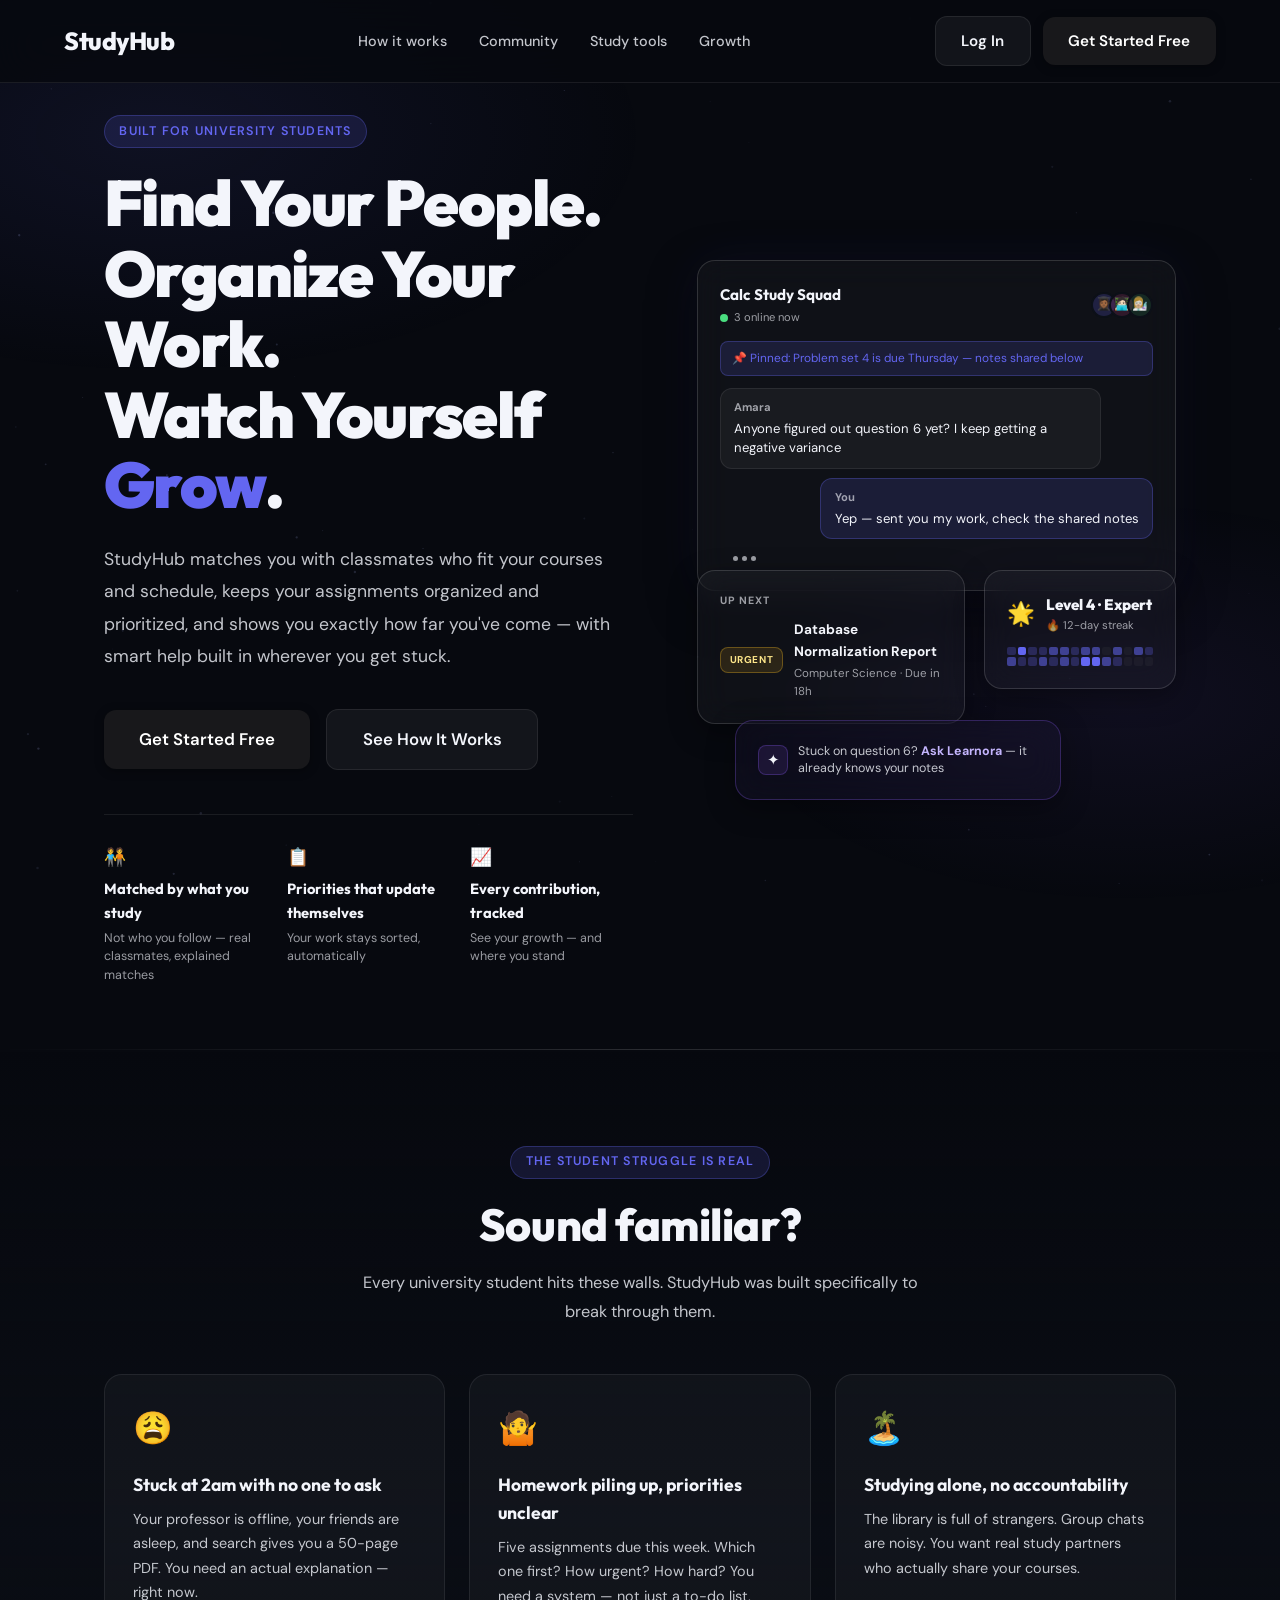
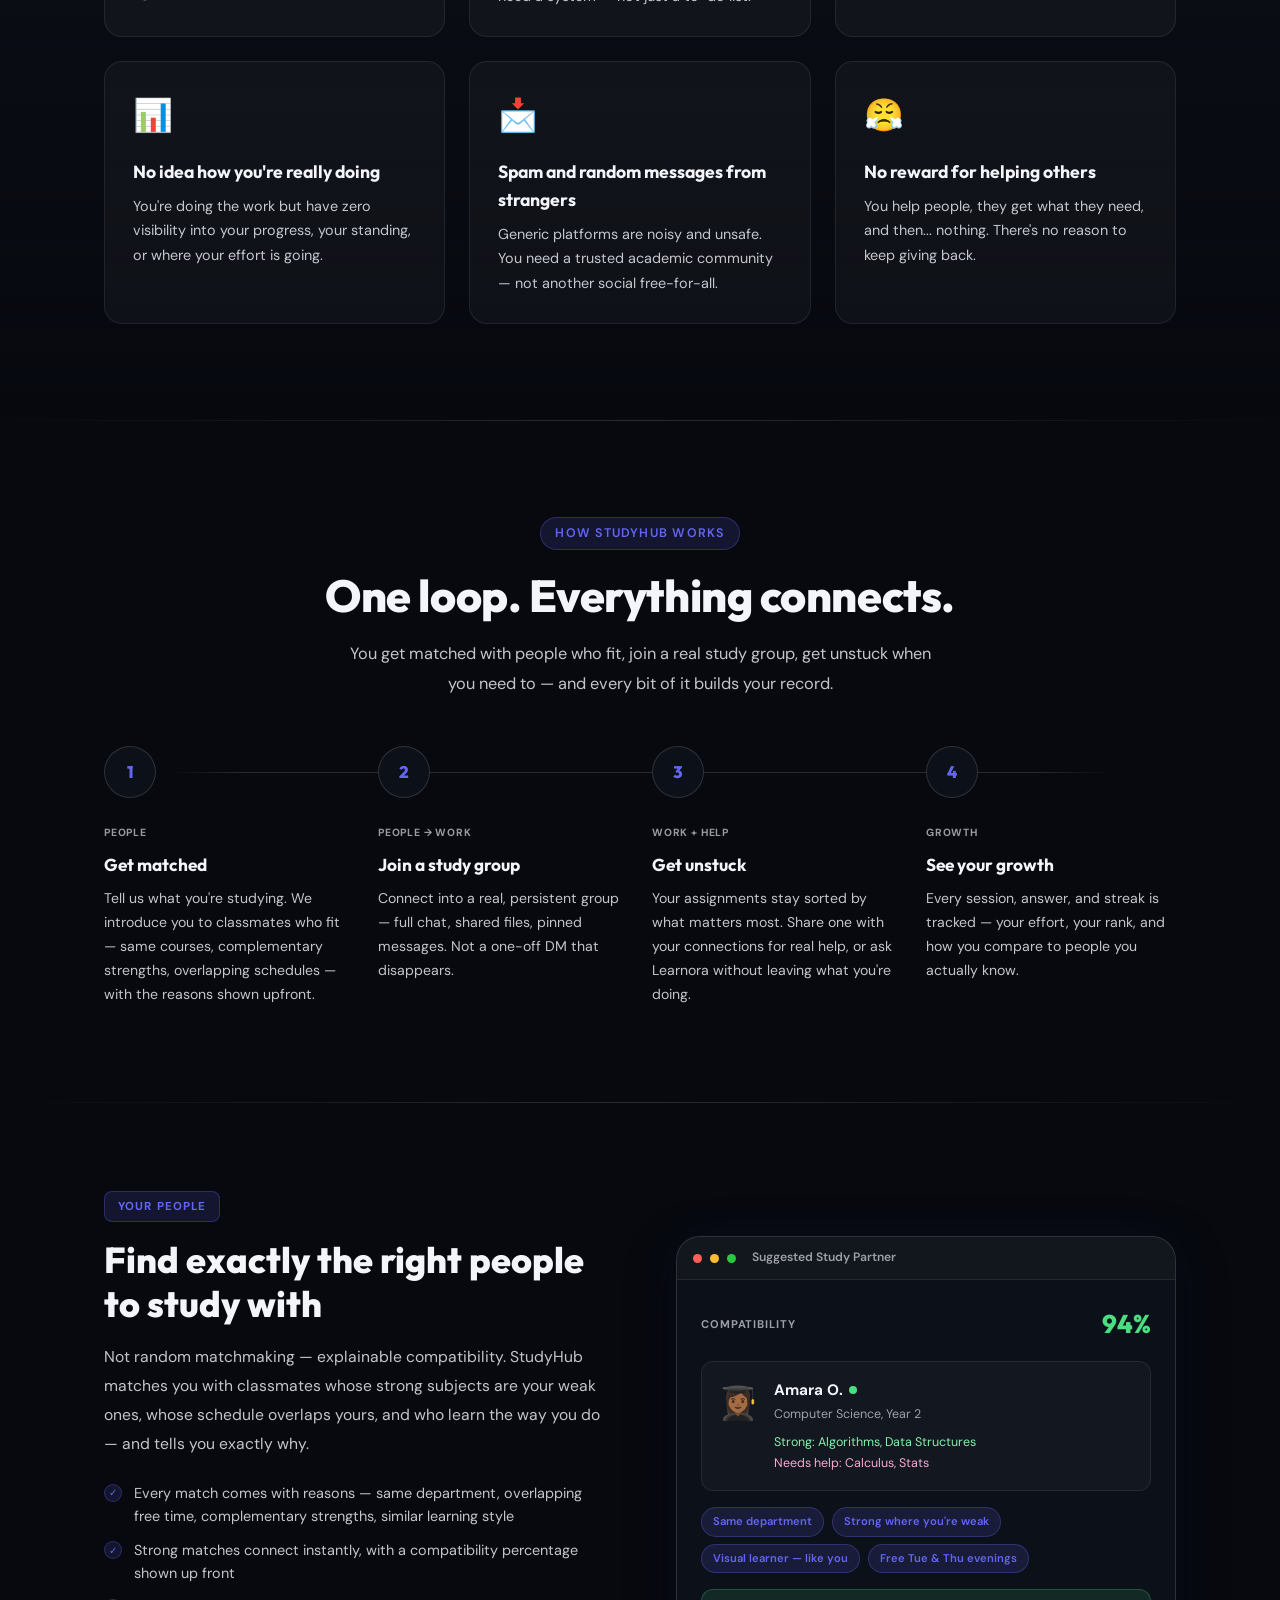
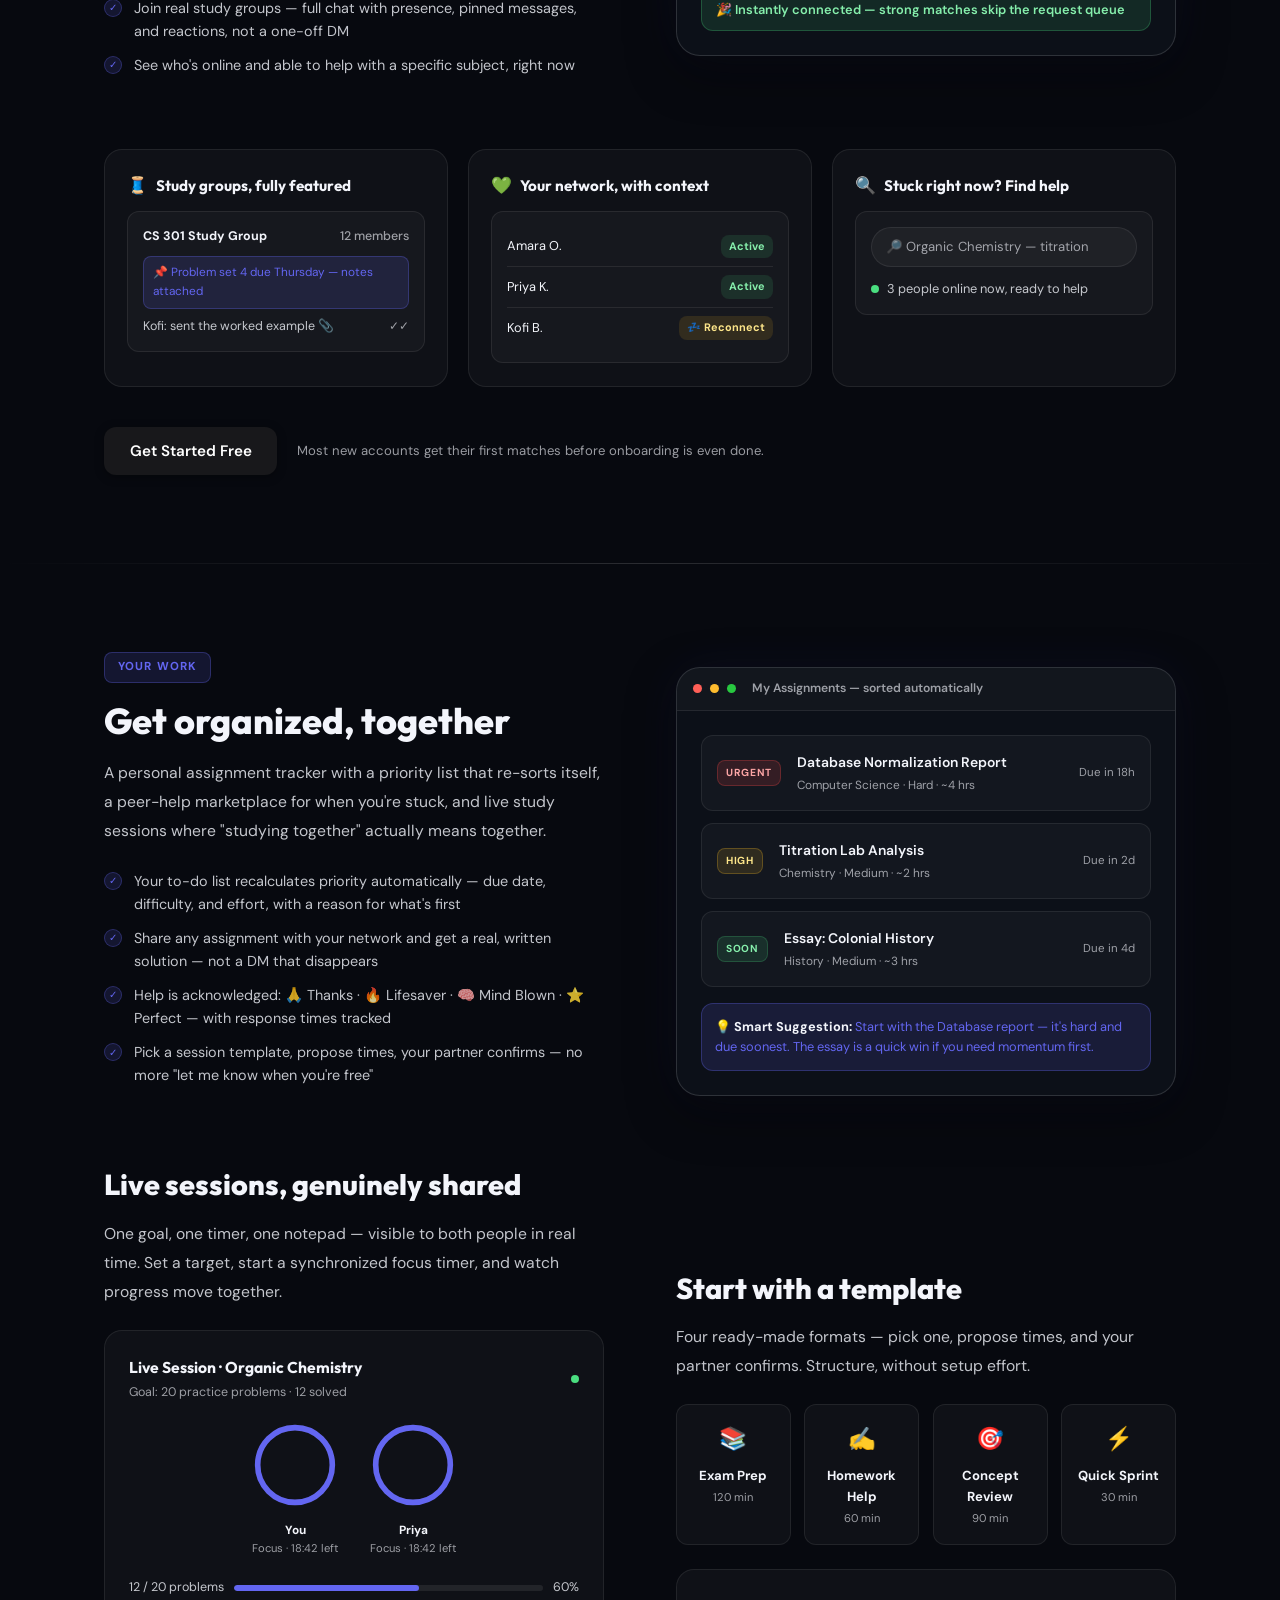
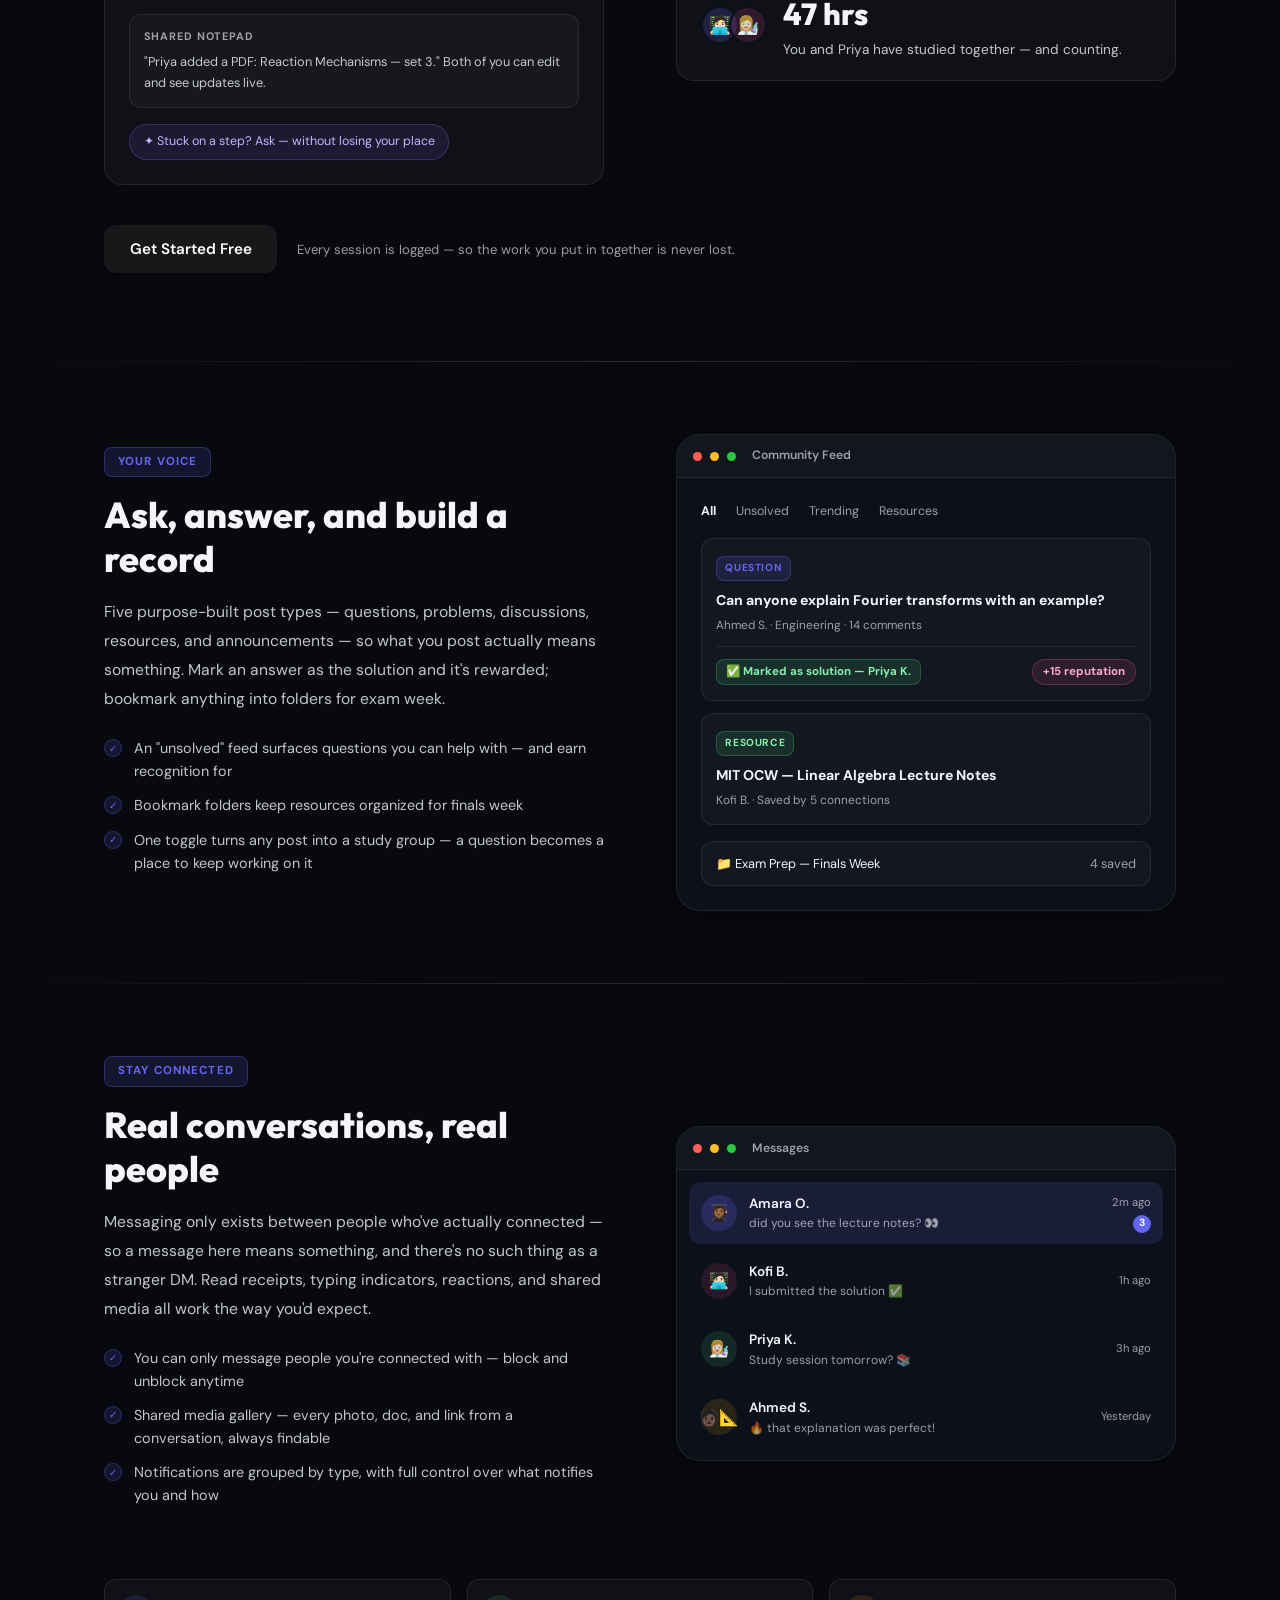
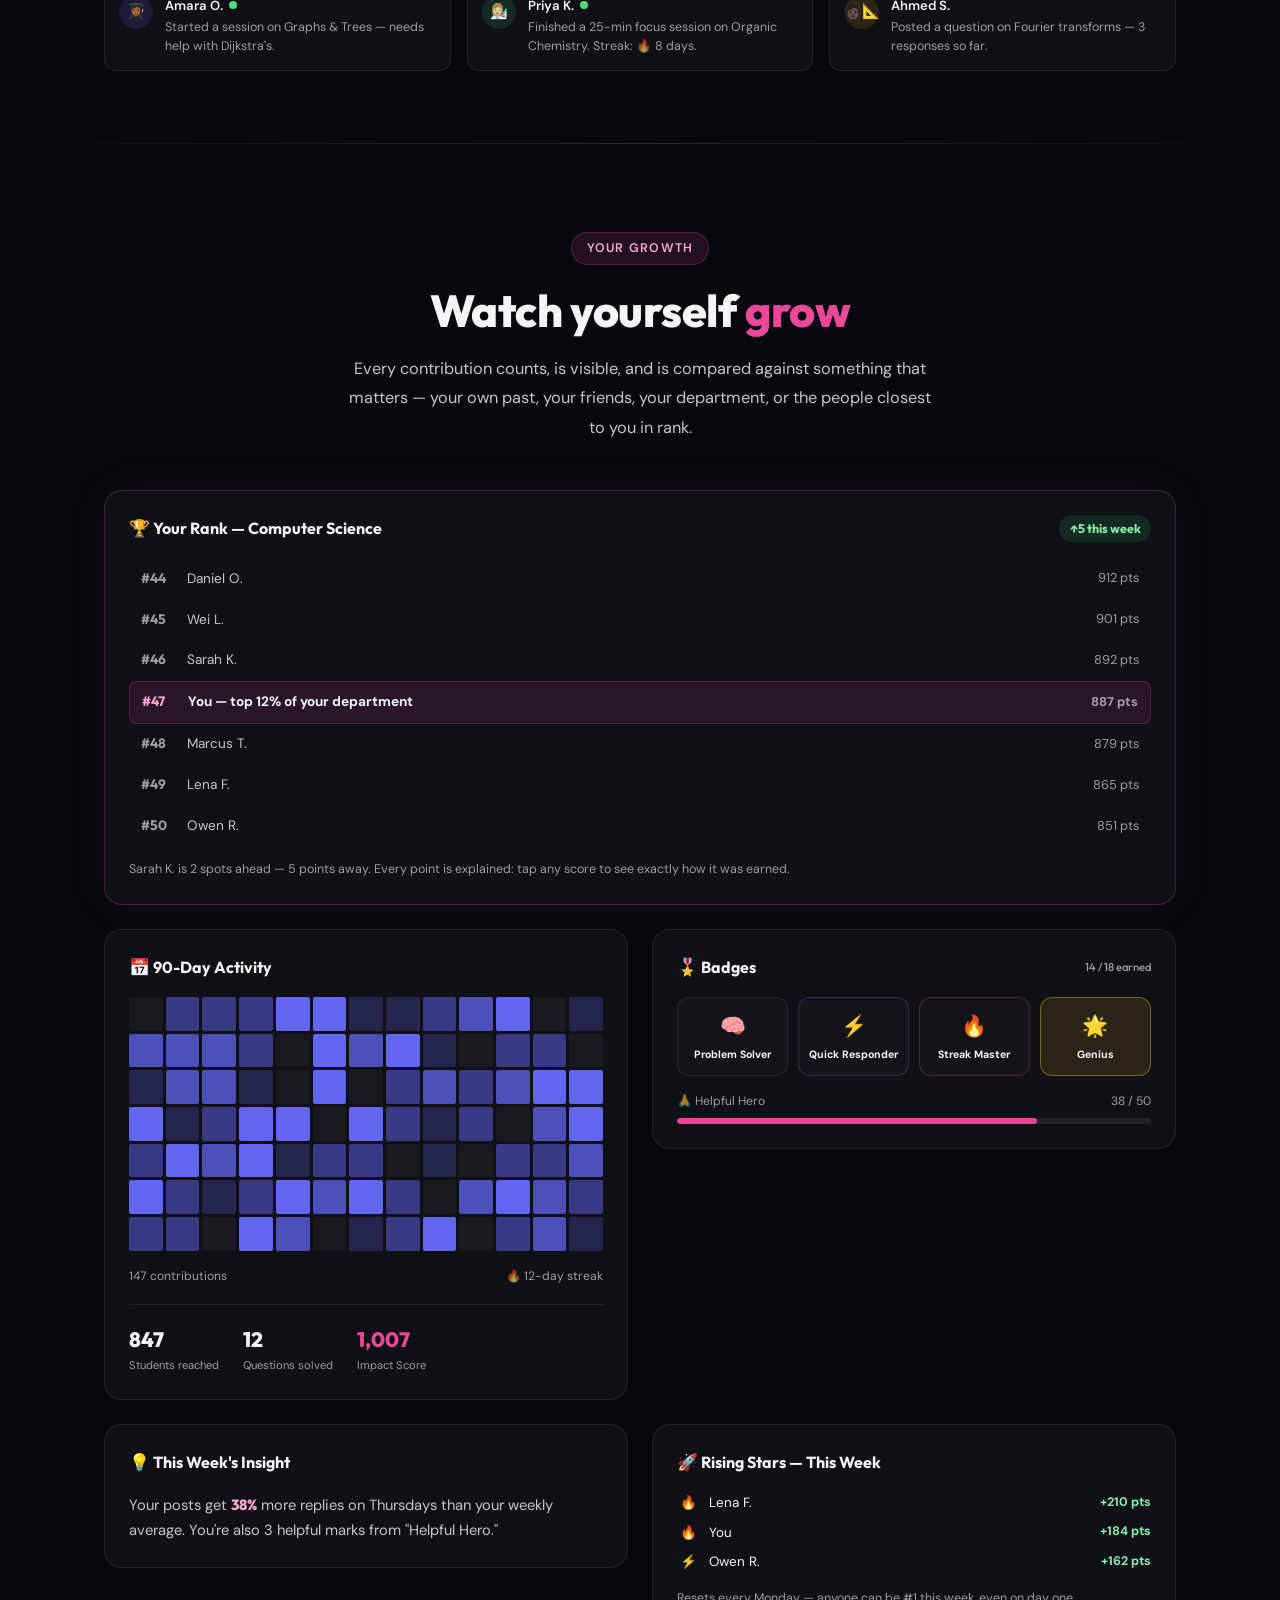
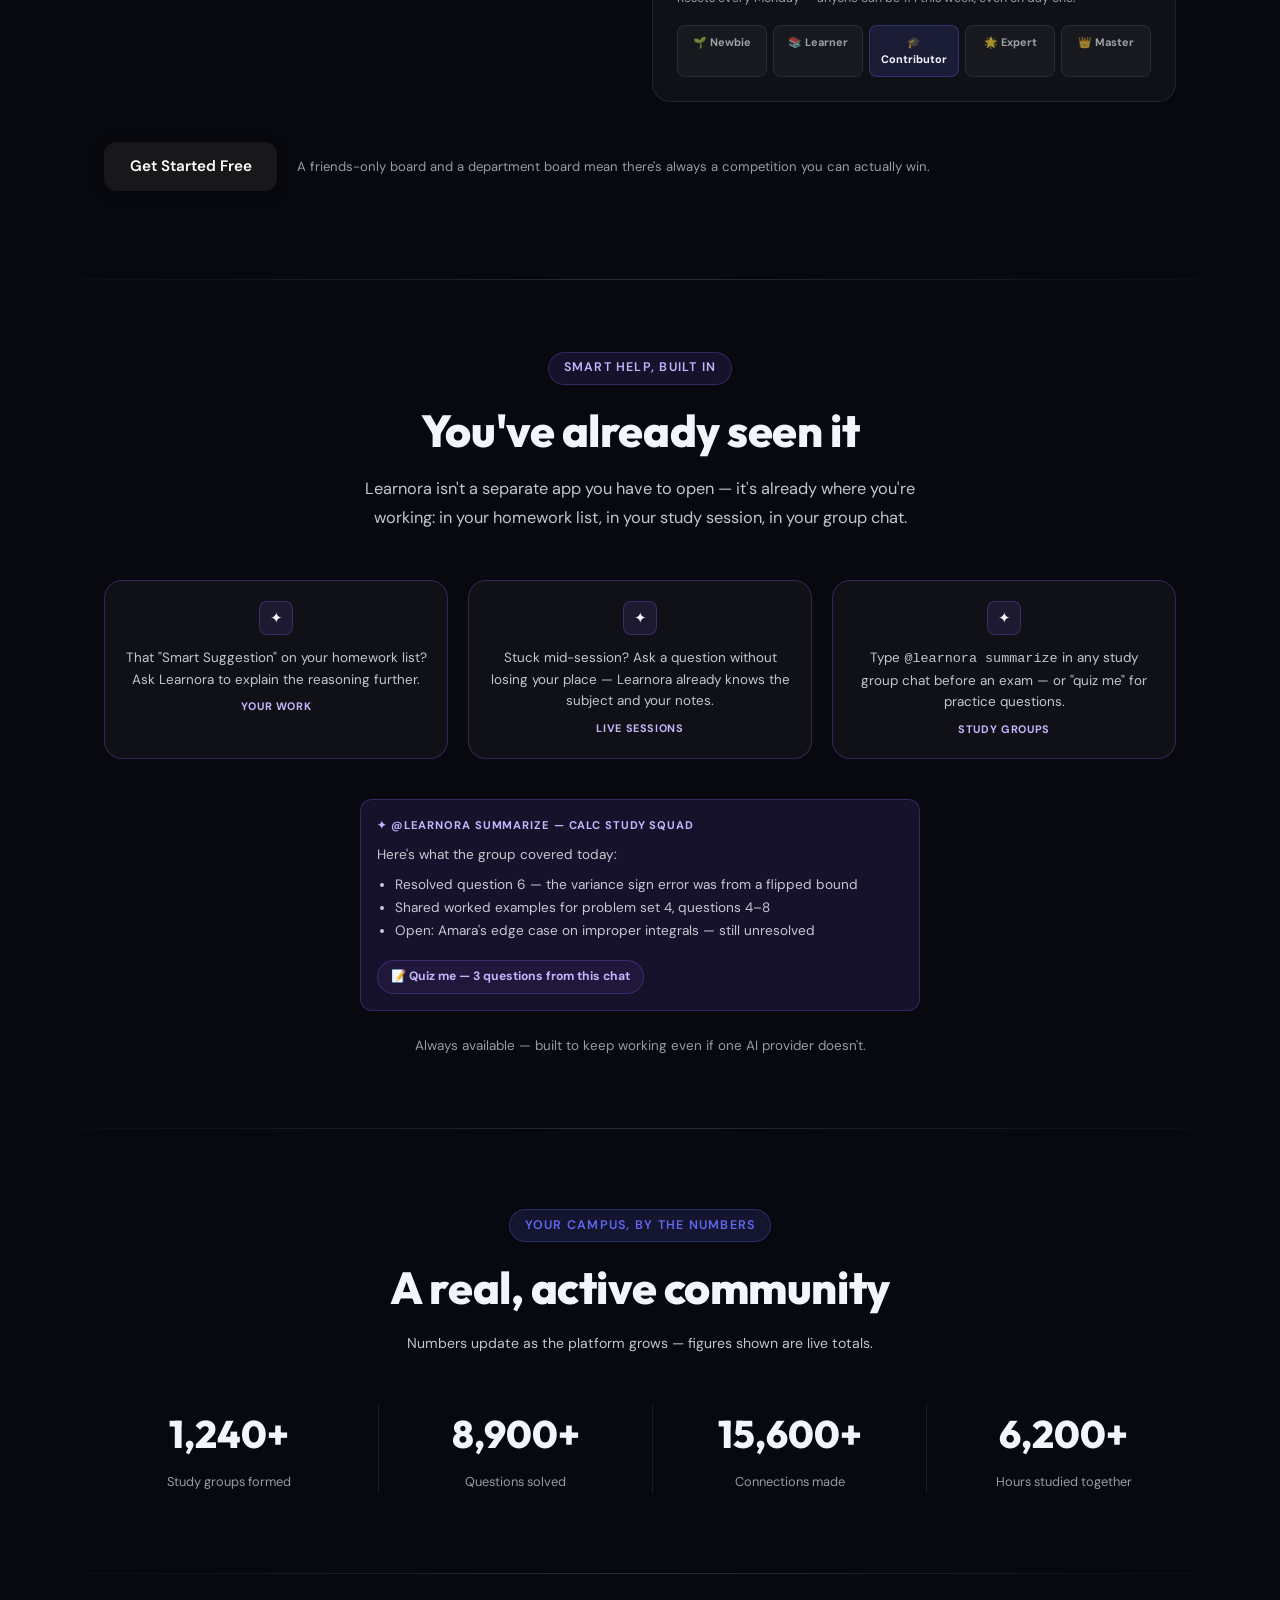
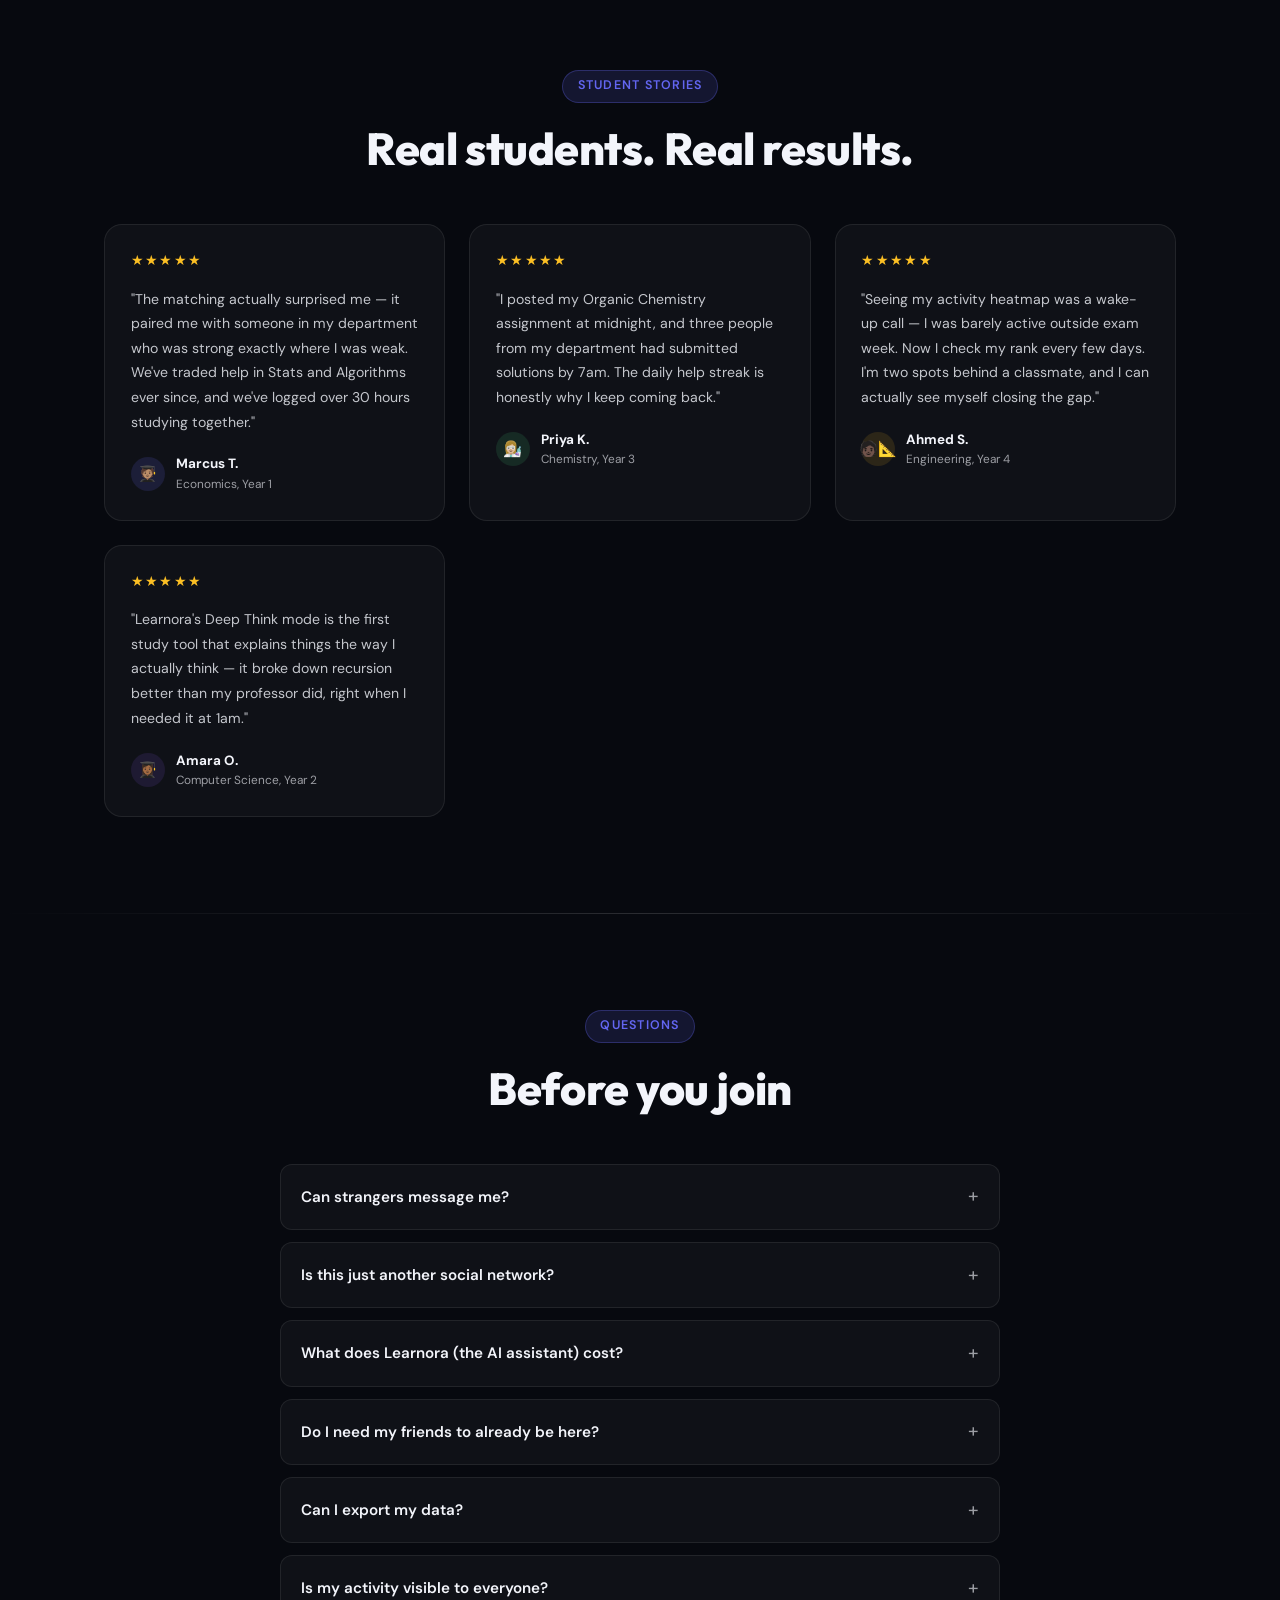
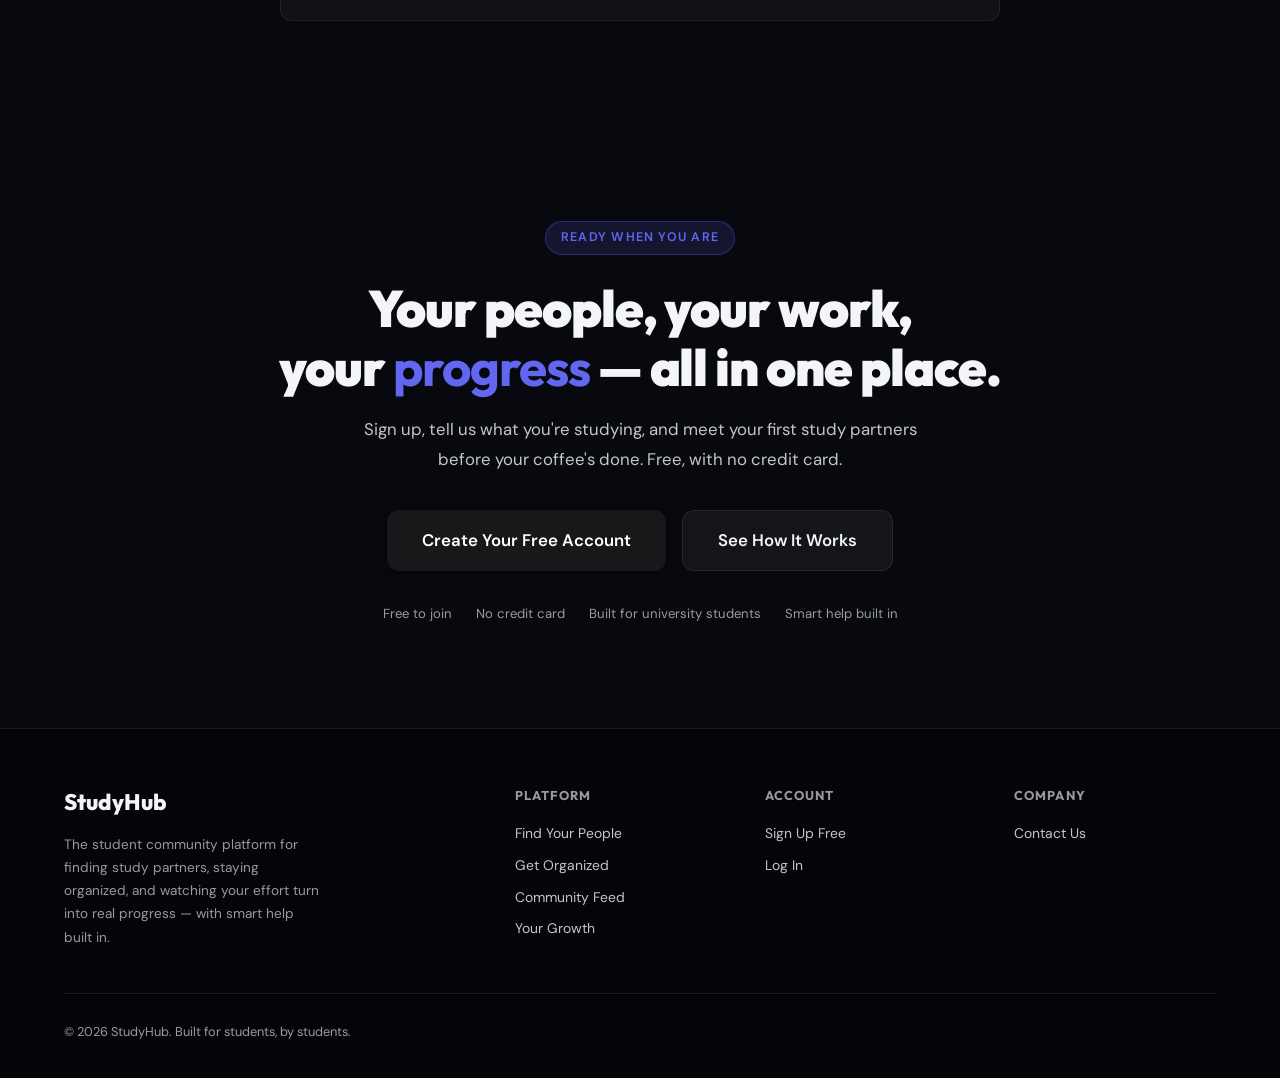
==== commit 5e0416a4: "Refined landing page" ====
--- a/templates/index.html
+++ b/templates/index.html
@@ -226,7 +226,7 @@
     <a href="#growth" class="nav-link">Growth</a>
   </div>
   <div class="nav-actions">
-    <a data-type="login" href="/login" class="btn btn-ghost">Log In</a>
+    <a data-type="login" href="/student/login" class="btn btn-ghost">Log In</a>
     <a data-type="register" href="/google/start" class="btn btn-primary">Get Started Free</a>
   </div>
   <button class="hamburger" id="hamburger" aria-label="Open menu" aria-expanded="false">
@@ -237,7 +237,7 @@
     <a href="#people" class="nav-link">Community</a>
     <a href="#work" class="nav-link">Study tools</a>
     <a href="#growth" class="nav-link">Growth</a>
-    <a data-type="login" href="/login" class="nav-link">Log In</a>
+    <a data-type="login" href="/student/login" class="nav-link">Log In</a>
     <a data-type="register" href="/google/start" class="btn btn-primary">Get Started Free</a>
   </div>
 </nav>
@@ -1697,7 +1697,7 @@
     <div class="footer-col">
       <h4>Account</h4>
       <a data-type="register" href="/google/start">Sign Up Free</a>
-      <a data-type="login" href="/login">Log In</a>
+      <a data-type="login" href="/student/login">Log In</a>
     </div>
     <div class="footer-col">
       <h4>Company</h4>
